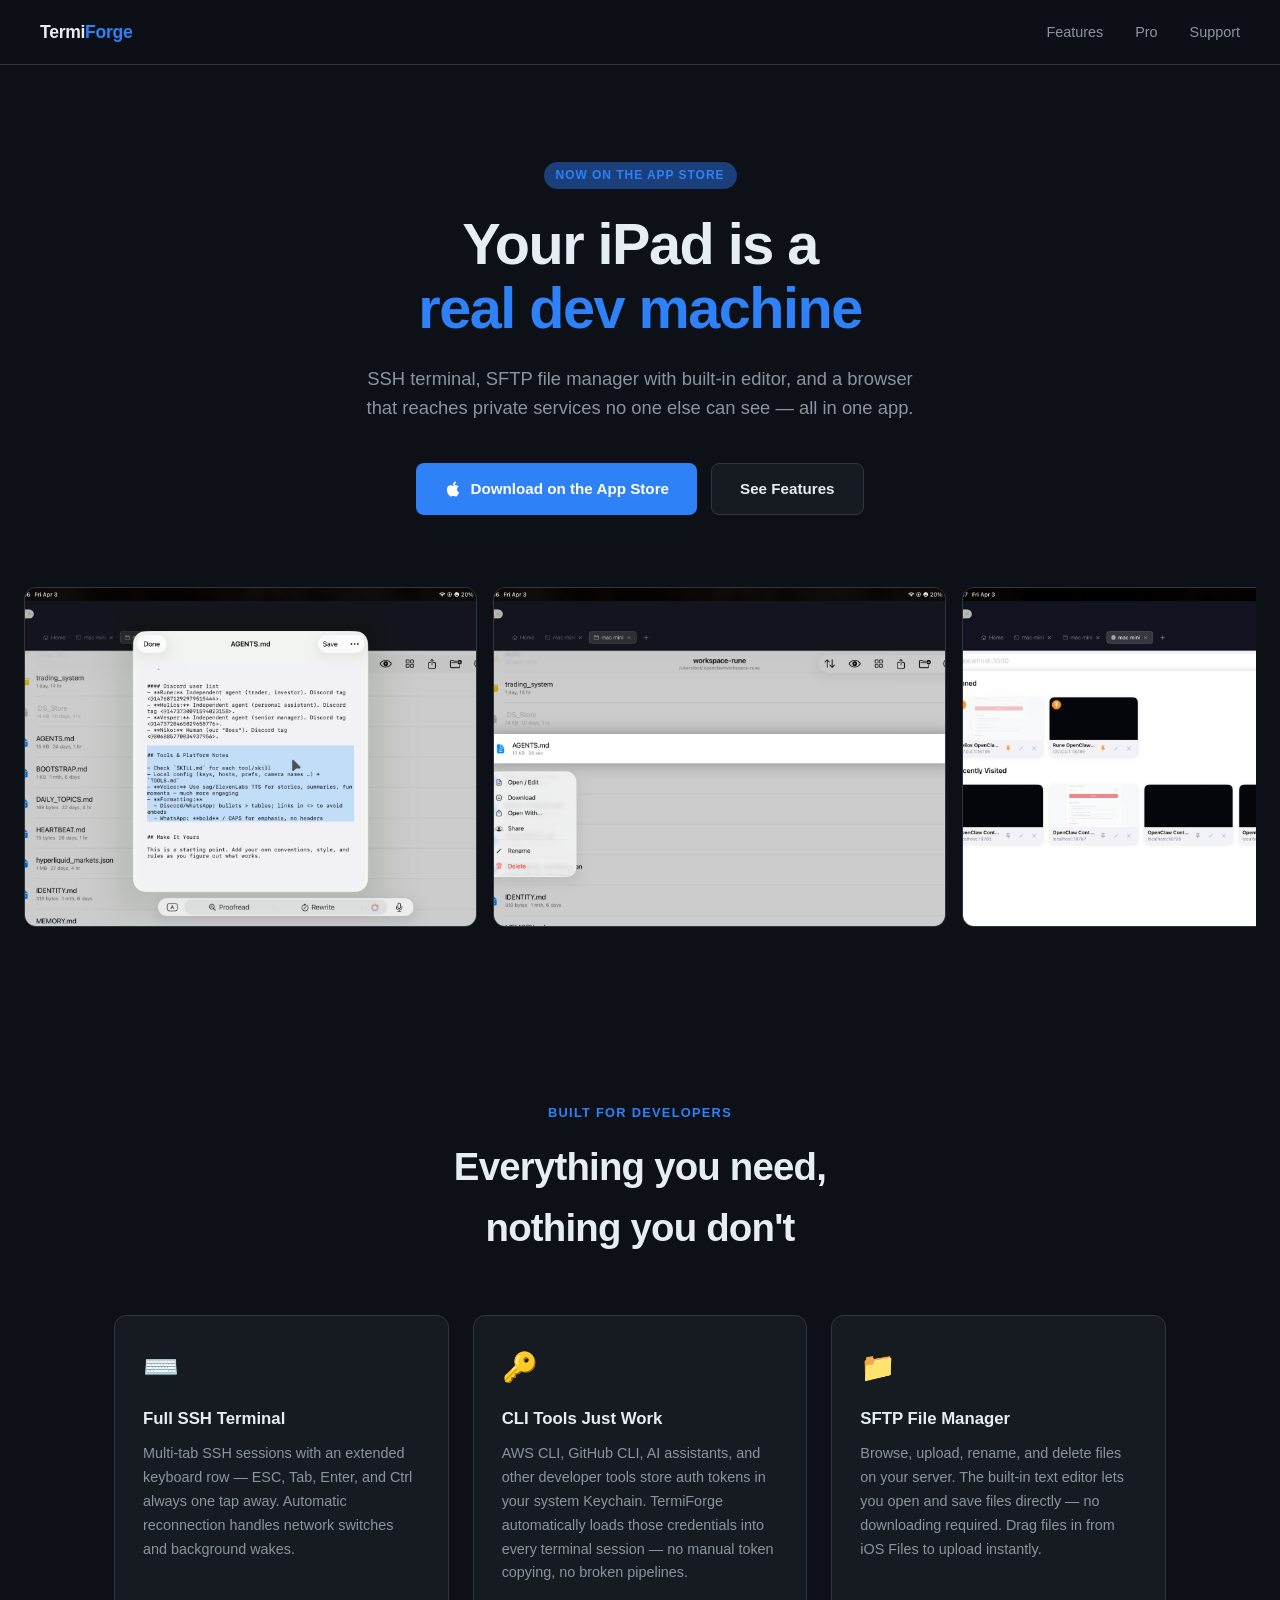
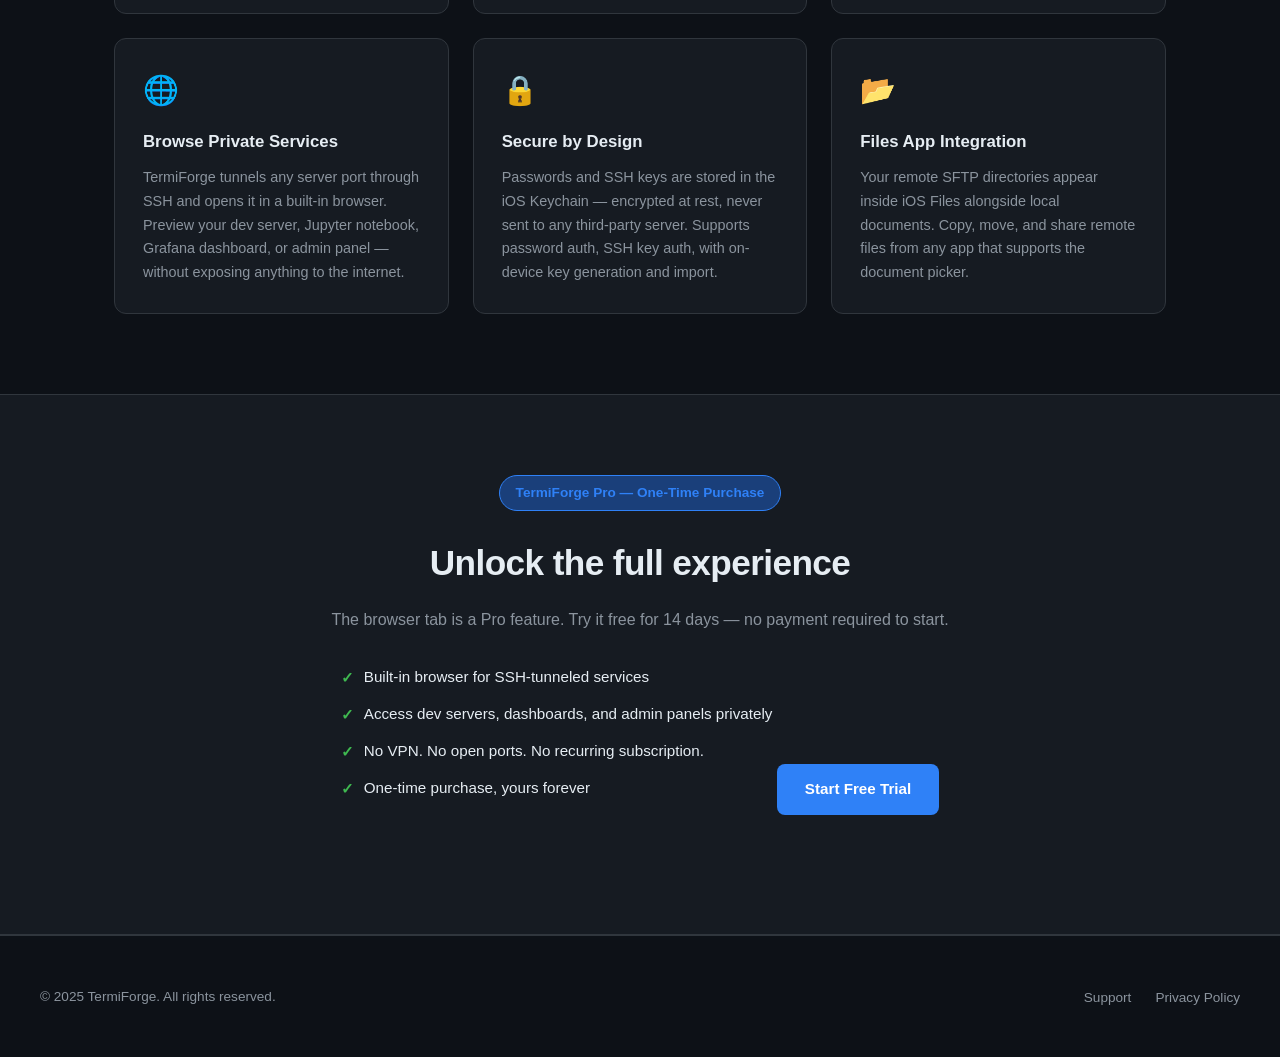
==== index.html @ 8b4645da "Launch TermiForge marketing site with screenshots, support, and privacy policy" ====
<!DOCTYPE html>
<html lang="en">
<head>
  <meta charset="UTF-8" />
  <meta name="viewport" content="width=device-width, initial-scale=1.0" />
  <title>TermiForge — SSH Terminal & SFTP for iPad</title>
  <meta name="description" content="A full remote dev environment for iPad. SSH terminal, SFTP file manager with built-in editor, and a browser that reaches private services through SSH tunnels." />
  <style>
    *, *::before, *::after { box-sizing: border-box; margin: 0; padding: 0; }

    :root {
      --bg: #0d1117;
      --surface: #161b22;
      --border: #30363d;
      --accent: #2f81f7;
      --accent-dim: #1a3f7a;
      --text: #e6edf3;
      --muted: #8b949e;
      --green: #3fb950;
    }

    body {
      background: var(--bg);
      color: var(--text);
      font-family: -apple-system, BlinkMacSystemFont, "Segoe UI", Helvetica, Arial, sans-serif;
      line-height: 1.6;
    }

    a { color: var(--accent); text-decoration: none; }
    a:hover { text-decoration: underline; }

    /* NAV */
    nav {
      display: flex;
      align-items: center;
      justify-content: space-between;
      padding: 18px 40px;
      border-bottom: 1px solid var(--border);
      position: sticky;
      top: 0;
      background: rgba(13,17,23,0.92);
      backdrop-filter: blur(12px);
      z-index: 100;
    }
    .nav-logo {
      font-size: 1.1rem;
      font-weight: 700;
      letter-spacing: -0.3px;
      color: var(--text);
    }
    .nav-logo span { color: var(--accent); }
    nav ul { list-style: none; display: flex; gap: 32px; }
    nav ul li a { color: var(--muted); font-size: 0.9rem; }
    nav ul li a:hover { color: var(--text); text-decoration: none; }

    /* HERO */
    .hero {
      text-align: center;
      padding: 96px 24px 72px;
      max-width: 760px;
      margin: 0 auto;
    }
    .badge {
      display: inline-block;
      background: var(--accent-dim);
      color: var(--accent);
      font-size: 0.75rem;
      font-weight: 600;
      letter-spacing: 0.08em;
      text-transform: uppercase;
      padding: 4px 12px;
      border-radius: 20px;
      margin-bottom: 24px;
    }
    .hero h1 {
      font-size: clamp(2.4rem, 6vw, 3.6rem);
      font-weight: 800;
      letter-spacing: -1.5px;
      line-height: 1.1;
      margin-bottom: 24px;
    }
    .hero h1 em { color: var(--accent); font-style: normal; }
    .hero p {
      font-size: 1.15rem;
      color: var(--muted);
      max-width: 560px;
      margin: 0 auto 40px;
    }
    .cta-group { display: flex; gap: 14px; justify-content: center; flex-wrap: wrap; }
    .btn-primary {
      background: var(--accent);
      color: #fff;
      padding: 13px 28px;
      border-radius: 8px;
      font-weight: 600;
      font-size: 0.95rem;
      display: inline-flex;
      align-items: center;
      gap: 8px;
      transition: opacity .15s;
    }
    .btn-primary:hover { opacity: .85; text-decoration: none; }
    .btn-secondary {
      background: var(--surface);
      color: var(--text);
      padding: 13px 28px;
      border-radius: 8px;
      font-weight: 600;
      font-size: 0.95rem;
      border: 1px solid var(--border);
      display: inline-flex;
      align-items: center;
      gap: 8px;
      transition: border-color .15s;
    }
    .btn-secondary:hover { border-color: var(--accent); text-decoration: none; }

    /* SCREENSHOTS */
    .screenshots {
      padding: 0 24px 80px;
      overflow: hidden;
    }
    .screenshot-track {
      display: flex;
      gap: 16px;
      overflow-x: auto;
      padding-bottom: 16px;
      scroll-snap-type: x mandatory;
      -webkit-overflow-scrolling: touch;
    }
    .screenshot-track::-webkit-scrollbar { height: 4px; }
    .screenshot-track::-webkit-scrollbar-track { background: var(--surface); border-radius: 2px; }
    .screenshot-track::-webkit-scrollbar-thumb { background: var(--border); border-radius: 2px; }
    .screenshot-track img {
      height: 340px;
      width: auto;
      border-radius: 12px;
      border: 1px solid var(--border);
      scroll-snap-align: start;
      flex-shrink: 0;
      display: block;
    }

    /* FEATURES */
    .features {
      padding: 80px 24px;
      max-width: 1100px;
      margin: 0 auto;
    }
    .section-label {
      text-align: center;
      font-size: 0.8rem;
      font-weight: 600;
      letter-spacing: 0.1em;
      text-transform: uppercase;
      color: var(--accent);
      margin-bottom: 12px;
    }
    .section-title {
      text-align: center;
      font-size: clamp(1.6rem, 4vw, 2.4rem);
      font-weight: 800;
      letter-spacing: -0.8px;
      margin-bottom: 56px;
    }
    .feature-grid {
      display: grid;
      grid-template-columns: repeat(auto-fit, minmax(300px, 1fr));
      gap: 24px;
    }
    .feature-card {
      background: var(--surface);
      border: 1px solid var(--border);
      border-radius: 12px;
      padding: 28px;
      transition: border-color .2s;
    }
    .feature-card:hover { border-color: var(--accent); }
    .feature-icon {
      font-size: 1.8rem;
      margin-bottom: 16px;
      display: block;
    }
    .feature-card h3 {
      font-size: 1.05rem;
      font-weight: 700;
      margin-bottom: 10px;
    }
    .feature-card p {
      font-size: 0.9rem;
      color: var(--muted);
      line-height: 1.65;
    }

    /* PRO */
    .pro-section {
      padding: 80px 24px;
      background: var(--surface);
      border-top: 1px solid var(--border);
      border-bottom: 1px solid var(--border);
    }
    .pro-inner {
      max-width: 640px;
      margin: 0 auto;
      text-align: center;
    }
    .pro-inner h2 {
      font-size: clamp(1.6rem, 4vw, 2.2rem);
      font-weight: 800;
      letter-spacing: -0.6px;
      margin-bottom: 16px;
    }
    .pro-inner p {
      color: var(--muted);
      margin-bottom: 32px;
      font-size: 1rem;
    }
    .pro-list {
      list-style: none;
      text-align: left;
      display: inline-block;
      margin-bottom: 40px;
    }
    .pro-list li {
      display: flex;
      align-items: flex-start;
      gap: 10px;
      margin-bottom: 12px;
      font-size: 0.95rem;
    }
    .pro-list li::before {
      content: "✓";
      color: var(--green);
      font-weight: 700;
      flex-shrink: 0;
      margin-top: 1px;
    }
    .price-tag {
      display: inline-block;
      background: var(--accent-dim);
      border: 1px solid var(--accent);
      color: var(--accent);
      font-size: 0.85rem;
      font-weight: 600;
      padding: 6px 16px;
      border-radius: 20px;
      margin-bottom: 24px;
    }

    /* FOOTER */
    footer {
      padding: 48px 40px;
      border-top: 1px solid var(--border);
      display: flex;
      justify-content: space-between;
      align-items: center;
      flex-wrap: wrap;
      gap: 16px;
    }
    footer p { color: var(--muted); font-size: 0.85rem; }
    footer ul { list-style: none; display: flex; gap: 24px; }
    footer ul li a { color: var(--muted); font-size: 0.85rem; }
    footer ul li a:hover { color: var(--text); text-decoration: none; }
  </style>
</head>
<body>

  <nav>
    <div class="nav-logo">Termi<span>Forge</span></div>
    <ul>
      <li><a href="#features">Features</a></li>
      <li><a href="#pro">Pro</a></li>
      <li><a href="support.html">Support</a></li>
    </ul>
  </nav>

  <!-- HERO -->
  <section class="hero">
    <div class="badge">Now on the App Store</div>
    <h1>Your iPad is a<br><em>real dev machine</em></h1>
    <p>SSH terminal, SFTP file manager with built-in editor, and a browser that reaches private services no one else can see — all in one app.</p>
    <div class="cta-group">
      <a href="https://apps.apple.com/app/termiforge/id000000000" class="btn-primary">
        <svg width="18" height="18" viewBox="0 0 24 24" fill="currentColor"><path d="M18.71 19.5c-.83 1.24-1.71 2.45-3.05 2.47-1.34.03-1.77-.79-3.29-.79-1.53 0-2 .77-3.27.82-1.31.05-2.3-1.32-3.14-2.53C4.25 17 2.94 12.45 4.7 9.39c.87-1.52 2.43-2.48 4.12-2.51 1.28-.02 2.5.87 3.29.87.78 0 2.26-1.07 3.8-.91.65.03 2.47.26 3.64 1.98-.09.06-2.17 1.28-2.15 3.81.03 3.02 2.65 4.03 2.68 4.04-.03.07-.42 1.44-1.38 2.83M13 3.5c.73-.83 1.94-1.46 2.94-1.5.13 1.17-.34 2.35-1.04 3.19-.69.85-1.83 1.51-2.95 1.42-.15-1.15.41-2.35 1.05-3.11z"/></svg>
        Download on the App Store
      </a>
      <a href="#features" class="btn-secondary">See Features</a>
    </div>
  </section>

  <!-- SCREENSHOTS -->
  <section class="screenshots">
    <div class="screenshot-track">
      <img src="screenshots/IMG_0675.PNG" alt="SSH Terminal" />
      <img src="screenshots/IMG_0677.PNG" alt="SFTP File Manager" />
      <img src="screenshots/IMG_0678.PNG" alt="Built-in Text Editor" />
      <img src="screenshots/IMG_0679.PNG" alt="Web Browser Tab" />
      <img src="screenshots/IMG_0680.PNG" alt="Multiple Tabs" />
      <img src="screenshots/IMG_0681.PNG" alt="SSH Key Management" />
      <img src="screenshots/IMG_0673.png" alt="TermiForge Overview" />
    </div>
  </section>

  <!-- FEATURES -->
  <section class="features" id="features">
    <p class="section-label">Built for Developers</p>
    <h2 class="section-title">Everything you need,<br>nothing you don't</h2>
    <div class="feature-grid">

      <div class="feature-card">
        <span class="feature-icon">⌨️</span>
        <h3>Full SSH Terminal</h3>
        <p>Multi-tab SSH sessions with an extended keyboard row — ESC, Tab, Enter, and Ctrl always one tap away. Automatic reconnection handles network switches and background wakes.</p>
      </div>

      <div class="feature-card">
        <span class="feature-icon">🔑</span>
        <h3>CLI Tools Just Work</h3>
        <p>AWS CLI, GitHub CLI, AI assistants, and other developer tools store auth tokens in your system Keychain. TermiForge automatically loads those credentials into every terminal session — no manual token copying, no broken pipelines.</p>
      </div>

      <div class="feature-card">
        <span class="feature-icon">📁</span>
        <h3>SFTP File Manager</h3>
        <p>Browse, upload, rename, and delete files on your server. The built-in text editor lets you open and save files directly — no downloading required. Drag files in from iOS Files to upload instantly.</p>
      </div>

      <div class="feature-card">
        <span class="feature-icon">🌐</span>
        <h3>Browse Private Services</h3>
        <p>TermiForge tunnels any server port through SSH and opens it in a built-in browser. Preview your dev server, Jupyter notebook, Grafana dashboard, or admin panel — without exposing anything to the internet.</p>
      </div>

      <div class="feature-card">
        <span class="feature-icon">🔒</span>
        <h3>Secure by Design</h3>
        <p>Passwords and SSH keys are stored in the iOS Keychain — encrypted at rest, never sent to any third-party server. Supports password auth, SSH key auth, with on-device key generation and import.</p>
      </div>

      <div class="feature-card">
        <span class="feature-icon">📂</span>
        <h3>Files App Integration</h3>
        <p>Your remote SFTP directories appear inside iOS Files alongside local documents. Copy, move, and share remote files from any app that supports the document picker.</p>
      </div>

    </div>
  </section>

  <!-- PRO -->
  <section class="pro-section" id="pro">
    <div class="pro-inner">
      <div class="price-tag">TermiForge Pro — One-Time Purchase</div>
      <h2>Unlock the full experience</h2>
      <p>The browser tab is a Pro feature. Try it free for 14 days — no payment required to start.</p>
      <ul class="pro-list">
        <li>Built-in browser for SSH-tunneled services</li>
        <li>Access dev servers, dashboards, and admin panels privately</li>
        <li>No VPN. No open ports. No recurring subscription.</li>
        <li>One-time purchase, yours forever</li>
      </ul>
      <a href="https://apps.apple.com/app/termiforge/id000000000" class="btn-primary">
        Start Free Trial
      </a>
    </div>
  </section>

  <!-- FOOTER -->
  <footer>
    <p>© 2025 TermiForge. All rights reserved.</p>
    <ul>
      <li><a href="support.html">Support</a></li>
      <li><a href="privacy.html">Privacy Policy</a></li>
    </ul>
  </footer>

</body>
</html>
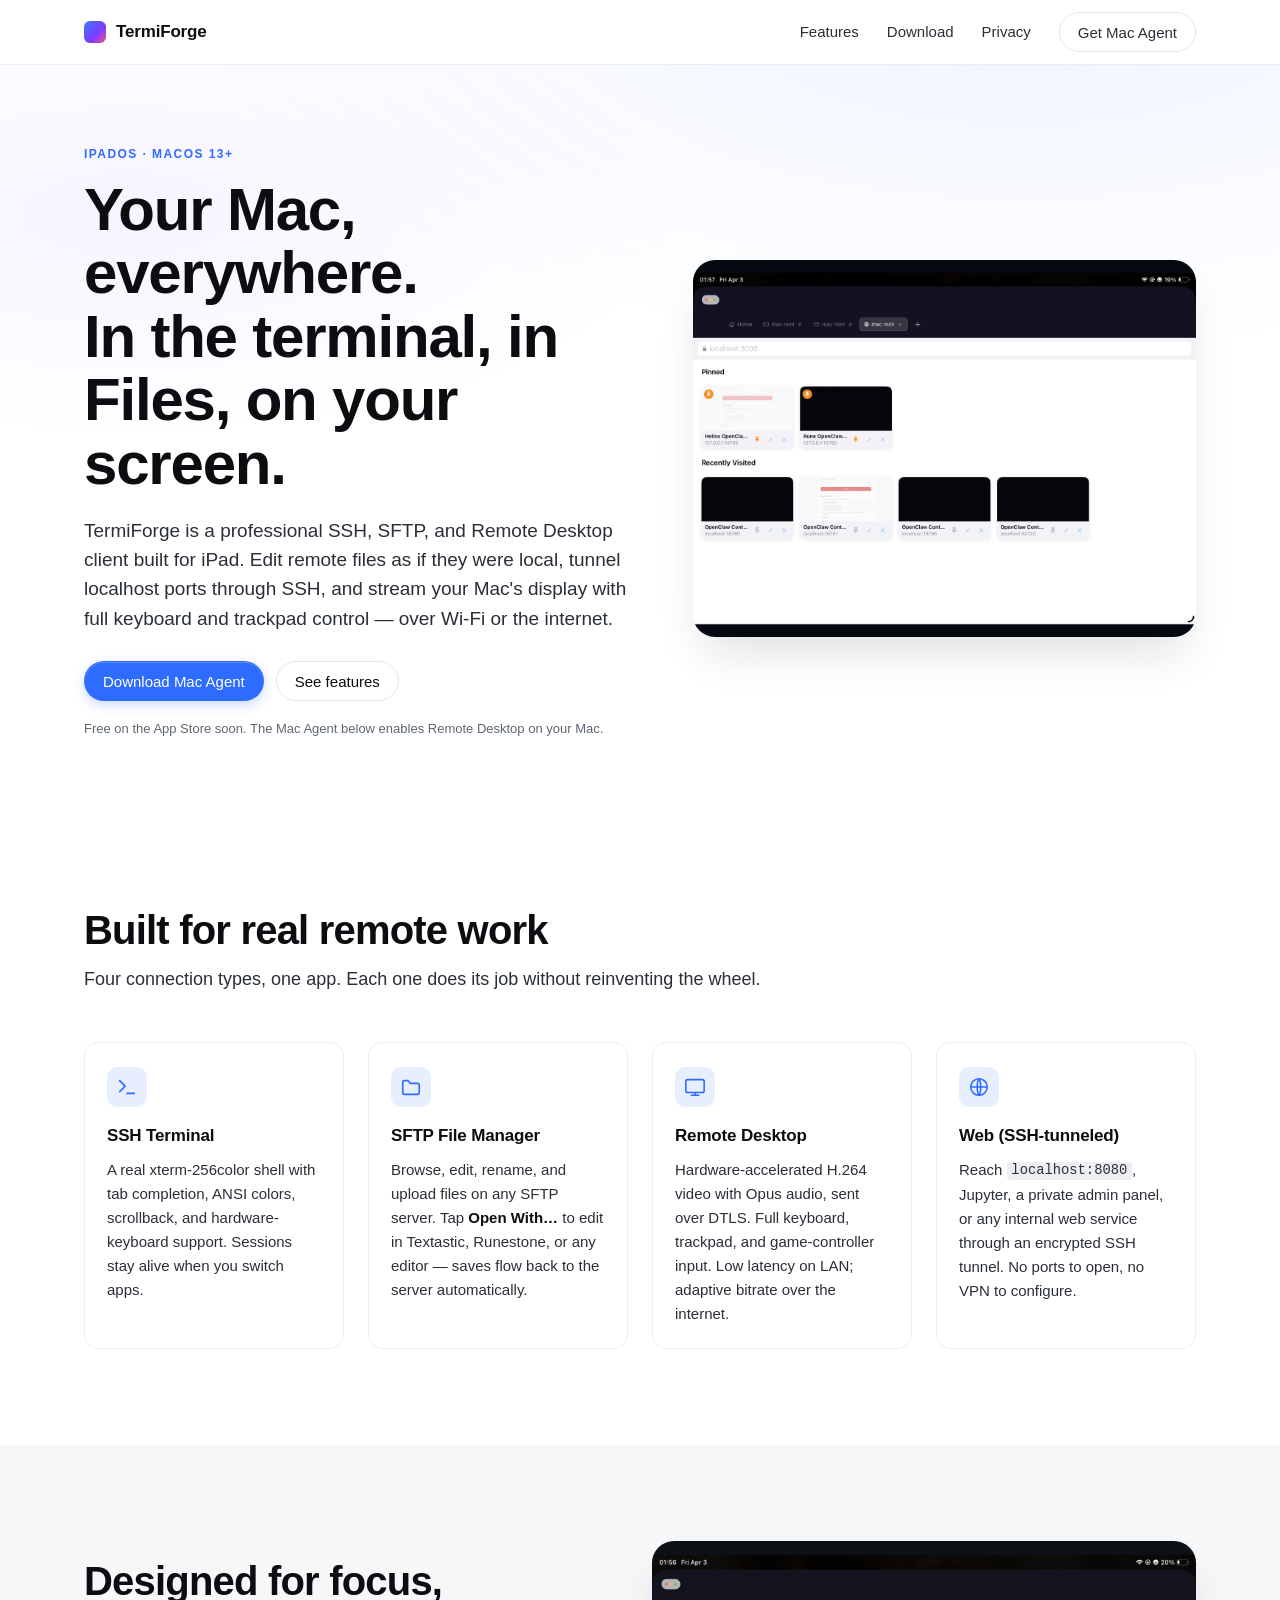
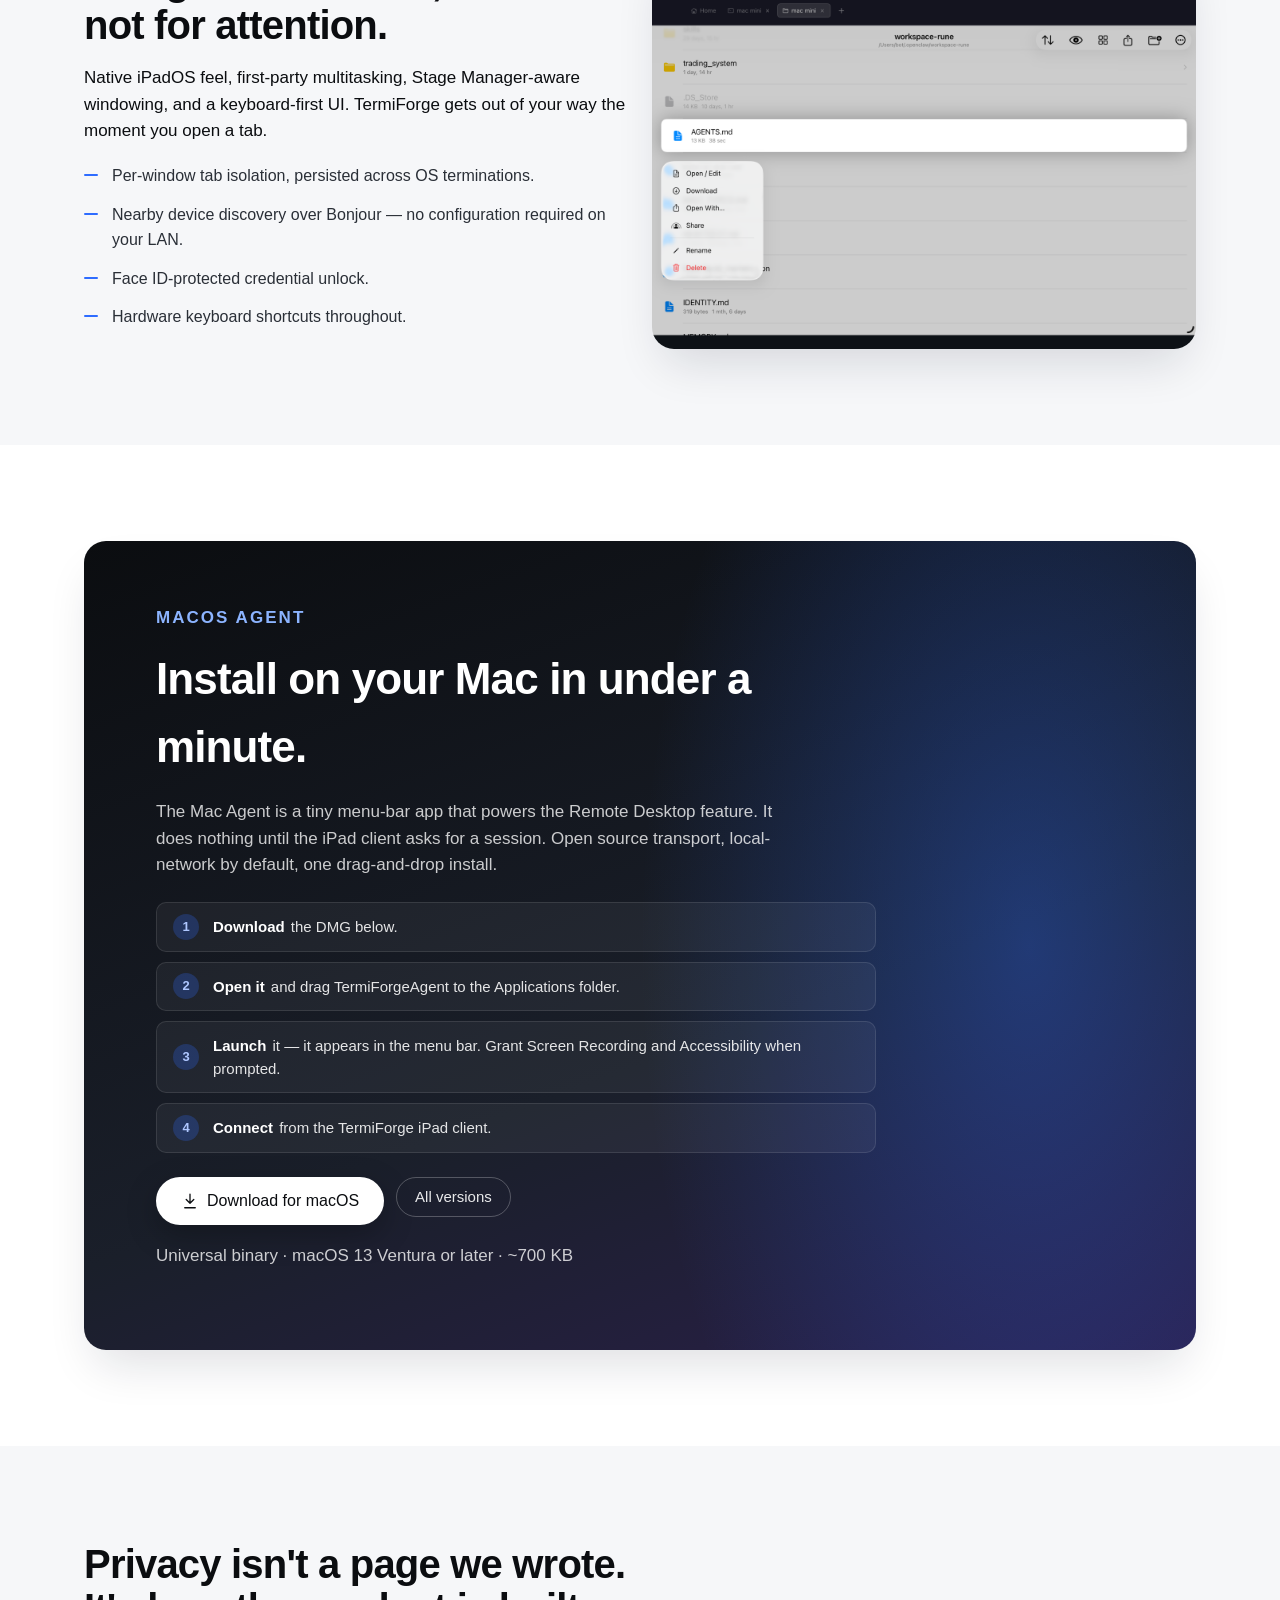
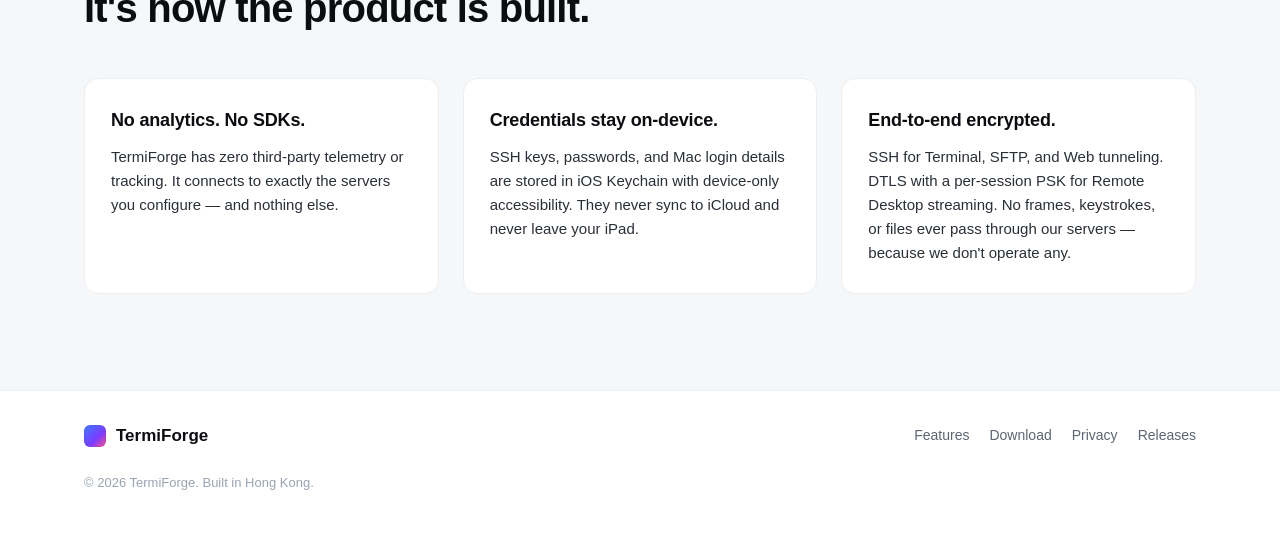
==== commit 6b4f2f3a: "Launch site: hero, features, Mac Agent download, privacy Single-page landing for TermiForge. Clean t" ====
--- a/index.html
+++ b/index.html
@@ -1,377 +1,194 @@
-<!DOCTYPE html>
+<!doctype html>
 <html lang="en">
 <head>
-  <meta charset="UTF-8" />
-  <meta name="viewport" content="width=device-width, initial-scale=1.0" />
-  <title>TermiForge — SSH Terminal & SFTP for iPad</title>
-  <meta name="description" content="A full remote dev environment for iPad. SSH terminal, SFTP file manager with built-in editor, and a browser that reaches private services through SSH tunnels." />
-  <style>
-    *, *::before, *::after { box-sizing: border-box; margin: 0; padding: 0; }
-
-    :root {
-      --bg: #0d1117;
-      --surface: #161b22;
-      --border: #30363d;
-      --accent: #2f81f7;
-      --accent-dim: #1a3f7a;
-      --text: #e6edf3;
-      --muted: #8b949e;
-      --green: #3fb950;
-    }
-
-    body {
-      background: var(--bg);
-      color: var(--text);
-      font-family: -apple-system, BlinkMacSystemFont, "Segoe UI", Helvetica, Arial, sans-serif;
-      line-height: 1.6;
-    }
-
-    a { color: var(--accent); text-decoration: none; }
-    a:hover { text-decoration: underline; }
-
-    /* NAV */
-    nav {
-      display: flex;
-      align-items: center;
-      justify-content: space-between;
-      padding: 18px 40px;
-      border-bottom: 1px solid var(--border);
-      position: sticky;
-      top: 0;
-      background: rgba(13,17,23,0.92);
-      backdrop-filter: blur(12px);
-      z-index: 100;
-    }
-    .nav-logo {
-      font-size: 1.1rem;
-      font-weight: 700;
-      letter-spacing: -0.3px;
-      color: var(--text);
-    }
-    .nav-logo span { color: var(--accent); }
-    nav ul { list-style: none; display: flex; gap: 32px; }
-    nav ul li a { color: var(--muted); font-size: 0.9rem; }
-    nav ul li a:hover { color: var(--text); text-decoration: none; }
-
-    /* HERO */
-    .hero {
-      text-align: center;
-      padding: 96px 24px 72px;
-      max-width: 760px;
-      margin: 0 auto;
-    }
-    .badge {
-      display: inline-block;
-      background: var(--accent-dim);
-      color: var(--accent);
-      font-size: 0.75rem;
-      font-weight: 600;
-      letter-spacing: 0.08em;
-      text-transform: uppercase;
-      padding: 4px 12px;
-      border-radius: 20px;
-      margin-bottom: 24px;
-    }
-    .hero h1 {
-      font-size: clamp(2.4rem, 6vw, 3.6rem);
-      font-weight: 800;
-      letter-spacing: -1.5px;
-      line-height: 1.1;
-      margin-bottom: 24px;
-    }
-    .hero h1 em { color: var(--accent); font-style: normal; }
-    .hero p {
-      font-size: 1.15rem;
-      color: var(--muted);
-      max-width: 560px;
-      margin: 0 auto 40px;
-    }
-    .cta-group { display: flex; gap: 14px; justify-content: center; flex-wrap: wrap; }
-    .btn-primary {
-      background: var(--accent);
-      color: #fff;
-      padding: 13px 28px;
-      border-radius: 8px;
-      font-weight: 600;
-      font-size: 0.95rem;
-      display: inline-flex;
-      align-items: center;
-      gap: 8px;
-      transition: opacity .15s;
-    }
-    .btn-primary:hover { opacity: .85; text-decoration: none; }
-    .btn-secondary {
-      background: var(--surface);
-      color: var(--text);
-      padding: 13px 28px;
-      border-radius: 8px;
-      font-weight: 600;
-      font-size: 0.95rem;
-      border: 1px solid var(--border);
-      display: inline-flex;
-      align-items: center;
-      gap: 8px;
-      transition: border-color .15s;
-    }
-    .btn-secondary:hover { border-color: var(--accent); text-decoration: none; }
-
-    /* SCREENSHOTS */
-    .screenshots {
-      padding: 0 24px 80px;
-      overflow: hidden;
-    }
-    .screenshot-track {
-      display: flex;
-      gap: 16px;
-      overflow-x: auto;
-      padding-bottom: 16px;
-      scroll-snap-type: x mandatory;
-      -webkit-overflow-scrolling: touch;
-    }
-    .screenshot-track::-webkit-scrollbar { height: 4px; }
-    .screenshot-track::-webkit-scrollbar-track { background: var(--surface); border-radius: 2px; }
-    .screenshot-track::-webkit-scrollbar-thumb { background: var(--border); border-radius: 2px; }
-    .screenshot-track img {
-      height: 340px;
-      width: auto;
-      border-radius: 12px;
-      border: 1px solid var(--border);
-      scroll-snap-align: start;
-      flex-shrink: 0;
-      display: block;
-    }
-
-    /* FEATURES */
-    .features {
-      padding: 80px 24px;
-      max-width: 1100px;
-      margin: 0 auto;
-    }
-    .section-label {
-      text-align: center;
-      font-size: 0.8rem;
-      font-weight: 600;
-      letter-spacing: 0.1em;
-      text-transform: uppercase;
-      color: var(--accent);
-      margin-bottom: 12px;
-    }
-    .section-title {
-      text-align: center;
-      font-size: clamp(1.6rem, 4vw, 2.4rem);
-      font-weight: 800;
-      letter-spacing: -0.8px;
-      margin-bottom: 56px;
-    }
-    .feature-grid {
-      display: grid;
-      grid-template-columns: repeat(auto-fit, minmax(300px, 1fr));
-      gap: 24px;
-    }
-    .feature-card {
-      background: var(--surface);
-      border: 1px solid var(--border);
-      border-radius: 12px;
-      padding: 28px;
-      transition: border-color .2s;
-    }
-    .feature-card:hover { border-color: var(--accent); }
-    .feature-icon {
-      font-size: 1.8rem;
-      margin-bottom: 16px;
-      display: block;
-    }
-    .feature-card h3 {
-      font-size: 1.05rem;
-      font-weight: 700;
-      margin-bottom: 10px;
-    }
-    .feature-card p {
-      font-size: 0.9rem;
-      color: var(--muted);
-      line-height: 1.65;
-    }
-
-    /* PRO */
-    .pro-section {
-      padding: 80px 24px;
-      background: var(--surface);
-      border-top: 1px solid var(--border);
-      border-bottom: 1px solid var(--border);
-    }
-    .pro-inner {
-      max-width: 640px;
-      margin: 0 auto;
-      text-align: center;
-    }
-    .pro-inner h2 {
-      font-size: clamp(1.6rem, 4vw, 2.2rem);
-      font-weight: 800;
-      letter-spacing: -0.6px;
-      margin-bottom: 16px;
-    }
-    .pro-inner p {
-      color: var(--muted);
-      margin-bottom: 32px;
-      font-size: 1rem;
-    }
-    .pro-list {
-      list-style: none;
-      text-align: left;
-      display: inline-block;
-      margin-bottom: 40px;
-    }
-    .pro-list li {
-      display: flex;
-      align-items: flex-start;
-      gap: 10px;
-      margin-bottom: 12px;
-      font-size: 0.95rem;
-    }
-    .pro-list li::before {
-      content: "✓";
-      color: var(--green);
-      font-weight: 700;
-      flex-shrink: 0;
-      margin-top: 1px;
-    }
-    .price-tag {
-      display: inline-block;
-      background: var(--accent-dim);
-      border: 1px solid var(--accent);
-      color: var(--accent);
-      font-size: 0.85rem;
-      font-weight: 600;
-      padding: 6px 16px;
-      border-radius: 20px;
-      margin-bottom: 24px;
-    }
-
-    /* FOOTER */
-    footer {
-      padding: 48px 40px;
-      border-top: 1px solid var(--border);
-      display: flex;
-      justify-content: space-between;
-      align-items: center;
-      flex-wrap: wrap;
-      gap: 16px;
-    }
-    footer p { color: var(--muted); font-size: 0.85rem; }
-    footer ul { list-style: none; display: flex; gap: 24px; }
-    footer ul li a { color: var(--muted); font-size: 0.85rem; }
-    footer ul li a:hover { color: var(--text); text-decoration: none; }
-  </style>
+<meta charset="utf-8">
+<meta name="viewport" content="width=device-width, initial-scale=1">
+<title>TermiForge — SSH, SFTP, and Remote Desktop for iPad</title>
+<meta name="description" content="TermiForge is a professional SSH, SFTP, and Remote Desktop client for iPad. Stream your Mac's display with full keyboard and trackpad control, browse and edit remote files in place, and tunnel localhost ports securely.">
+<link rel="preconnect" href="https://github.com">
+<link rel="stylesheet" href="assets/styles.css">
+<link rel="icon" type="image/svg+xml" href="assets/favicon.svg">
 </head>
 <body>
 
-  <nav>
-    <div class="nav-logo">Termi<span>Forge</span></div>
-    <ul>
-      <li><a href="#features">Features</a></li>
-      <li><a href="#pro">Pro</a></li>
-      <li><a href="support.html">Support</a></li>
-    </ul>
-  </nav>
+<header class="nav">
+  <div class="wrap nav__row">
+    <a href="#" class="nav__brand" aria-label="TermiForge home">
+      <span class="nav__logo" aria-hidden="true"></span>
+      <span class="nav__name">TermiForge</span>
+    </a>
+    <nav class="nav__links">
+      <a href="#features">Features</a>
+      <a href="#download">Download</a>
+      <a href="#privacy">Privacy</a>
+      <a class="btn btn--ghost" href="https://github.com/xlvlxn/termiforge-releases/releases/latest/download/TermiForgeAgent.dmg">Get Mac Agent</a>
+    </nav>
+  </div>
+</header>
 
-  <!-- HERO -->
-  <section class="hero">
-    <div class="badge">Now on the App Store</div>
-    <h1>Your iPad is a<br><em>real dev machine</em></h1>
-    <p>SSH terminal, SFTP file manager with built-in editor, and a browser that reaches private services no one else can see — all in one app.</p>
-    <div class="cta-group">
-      <a href="https://apps.apple.com/app/termiforge/id000000000" class="btn-primary">
-        <svg width="18" height="18" viewBox="0 0 24 24" fill="currentColor"><path d="M18.71 19.5c-.83 1.24-1.71 2.45-3.05 2.47-1.34.03-1.77-.79-3.29-.79-1.53 0-2 .77-3.27.82-1.31.05-2.3-1.32-3.14-2.53C4.25 17 2.94 12.45 4.7 9.39c.87-1.52 2.43-2.48 4.12-2.51 1.28-.02 2.5.87 3.29.87.78 0 2.26-1.07 3.8-.91.65.03 2.47.26 3.64 1.98-.09.06-2.17 1.28-2.15 3.81.03 3.02 2.65 4.03 2.68 4.04-.03.07-.42 1.44-1.38 2.83M13 3.5c.73-.83 1.94-1.46 2.94-1.5.13 1.17-.34 2.35-1.04 3.19-.69.85-1.83 1.51-2.95 1.42-.15-1.15.41-2.35 1.05-3.11z"/></svg>
-        Download on the App Store
-      </a>
-      <a href="#features" class="btn-secondary">See Features</a>
+<main>
+
+<!-- ——————————————————————————————————————————————————— Hero ——— -->
+<section class="hero">
+  <div class="wrap hero__inner">
+    <div class="hero__copy">
+      <p class="eyebrow">iPadOS · macOS 13+</p>
+      <h1>Your Mac, everywhere.<br>In the terminal, in Files, on your screen.</h1>
+      <p class="lede">
+        TermiForge is a professional SSH, SFTP, and Remote Desktop client built for iPad. Edit remote files
+        as if they were local, tunnel localhost ports through SSH, and stream your Mac's display with full
+        keyboard and trackpad control — over Wi-Fi or the internet.
+      </p>
+      <div class="cta">
+        <a class="btn btn--primary" href="#download">Download Mac Agent</a>
+        <a class="btn btn--ghost" href="#features">See features</a>
+      </div>
+      <p class="hero__note">Free on the App Store soon. The Mac Agent below enables Remote Desktop on your Mac.</p>
     </div>
-  </section>
+    <div class="hero__art" aria-hidden="true">
+      <picture>
+        <img src="screenshots/IMG_0678.PNG" alt="TermiForge running on iPad" loading="lazy">
+      </picture>
+    </div>
+  </div>
+</section>
 
-  <!-- SCREENSHOTS -->
-  <section class="screenshots">
-    <div class="screenshot-track">
-      <img src="screenshots/IMG_0675.PNG" alt="SSH Terminal" />
-      <img src="screenshots/IMG_0677.PNG" alt="SFTP File Manager" />
-      <img src="screenshots/IMG_0678.PNG" alt="Built-in Text Editor" />
-      <img src="screenshots/IMG_0679.PNG" alt="Web Browser Tab" />
-      <img src="screenshots/IMG_0680.PNG" alt="Multiple Tabs" />
-      <img src="screenshots/IMG_0681.PNG" alt="SSH Key Management" />
-      <img src="screenshots/IMG_0673.png" alt="TermiForge Overview" />
+<!-- —————————————————————————————————————————————— Features —— -->
+<section id="features" class="features">
+  <div class="wrap">
+    <h2 class="section-title">Built for real remote work</h2>
+    <p class="section-sub">Four connection types, one app. Each one does its job without reinventing the wheel.</p>
+
+    <div class="grid grid--4">
+      <article class="card">
+        <div class="card__icon" aria-hidden="true">
+          <svg viewBox="0 0 24 24" fill="none" stroke="currentColor" stroke-width="1.75" stroke-linecap="round" stroke-linejoin="round"><polyline points="4 17 10 11 4 5"/><line x1="12" y1="19" x2="20" y2="19"/></svg>
+        </div>
+        <h3>SSH Terminal</h3>
+        <p>A real xterm-256color shell with tab completion, ANSI colors, scrollback, and hardware-keyboard support. Sessions stay alive when you switch apps.</p>
+      </article>
+
+      <article class="card">
+        <div class="card__icon" aria-hidden="true">
+          <svg viewBox="0 0 24 24" fill="none" stroke="currentColor" stroke-width="1.75" stroke-linecap="round" stroke-linejoin="round"><path d="M3 7a2 2 0 0 1 2-2h4l2 3h8a2 2 0 0 1 2 2v8a2 2 0 0 1-2 2H5a2 2 0 0 1-2-2Z"/></svg>
+        </div>
+        <h3>SFTP File Manager</h3>
+        <p>Browse, edit, rename, and upload files on any SFTP server. Tap <em>Open With…</em> to edit in Textastic, Runestone, or any editor — saves flow back to the server automatically.</p>
+      </article>
+
+      <article class="card">
+        <div class="card__icon" aria-hidden="true">
+          <svg viewBox="0 0 24 24" fill="none" stroke="currentColor" stroke-width="1.75" stroke-linecap="round" stroke-linejoin="round"><rect x="2" y="4" width="20" height="14" rx="2"/><line x1="8" y1="21" x2="16" y2="21"/><line x1="12" y1="18" x2="12" y2="21"/></svg>
+        </div>
+        <h3>Remote Desktop</h3>
+        <p>Hardware-accelerated H.264 video with Opus audio, sent over DTLS. Full keyboard, trackpad, and game-controller input. Low latency on LAN; adaptive bitrate over the internet.</p>
+      </article>
+
+      <article class="card">
+        <div class="card__icon" aria-hidden="true">
+          <svg viewBox="0 0 24 24" fill="none" stroke="currentColor" stroke-width="1.75" stroke-linecap="round" stroke-linejoin="round"><circle cx="12" cy="12" r="9"/><path d="M3 12h18M12 3c2.5 3 2.5 15 0 18M12 3c-2.5 3-2.5 15 0 18"/></svg>
+        </div>
+        <h3>Web (SSH-tunneled)</h3>
+        <p>Reach <code>localhost:8080</code>, Jupyter, a private admin panel, or any internal web service through an encrypted SSH tunnel. No ports to open, no VPN to configure.</p>
+      </article>
     </div>
-  </section>
+  </div>
+</section>
 
-  <!-- FEATURES -->
-  <section class="features" id="features">
-    <p class="section-label">Built for Developers</p>
-    <h2 class="section-title">Everything you need,<br>nothing you don't</h2>
-    <div class="feature-grid">
+<!-- ——————————————————————————————————————————————— Showcase —— -->
+<section class="showcase">
+  <div class="wrap grid grid--2">
+    <div>
+      <h2 class="section-title">Designed for focus,<br>not for attention.</h2>
+      <p>Native iPadOS feel, first-party multitasking, Stage Manager-aware windowing, and a keyboard-first
+         UI. TermiForge gets out of your way the moment you open a tab.</p>
+      <ul class="list">
+        <li>Per-window tab isolation, persisted across OS terminations.</li>
+        <li>Nearby device discovery over Bonjour — no configuration required on your LAN.</li>
+        <li>Face ID-protected credential unlock.</li>
+        <li>Hardware keyboard shortcuts throughout.</li>
+      </ul>
+    </div>
+    <div class="showcase__art">
+      <img src="screenshots/IMG_0677.PNG" alt="File manager view" loading="lazy">
+    </div>
+  </div>
+</section>
 
-      <div class="feature-card">
-        <span class="feature-icon">⌨️</span>
-        <h3>Full SSH Terminal</h3>
-        <p>Multi-tab SSH sessions with an extended keyboard row — ESC, Tab, Enter, and Ctrl always one tap away. Automatic reconnection handles network switches and background wakes.</p>
+<!-- ——————————————————————————————————————————————— Download —— -->
+<section id="download" class="download">
+  <div class="wrap">
+    <div class="download__card">
+      <div class="download__copy">
+        <p class="eyebrow">macOS Agent</p>
+        <h2>Install on your Mac in under a minute.</h2>
+        <p>
+          The Mac Agent is a tiny menu-bar app that powers the Remote Desktop feature.
+          It does nothing until the iPad client asks for a session. Open source transport,
+          local-network by default, one drag-and-drop install.
+        </p>
+
+        <ol class="steps">
+          <li><strong>Download</strong> the DMG below.</li>
+          <li><strong>Open it</strong> and drag TermiForgeAgent to the Applications folder.</li>
+          <li><strong>Launch</strong> it — it appears in the menu bar. Grant Screen Recording and Accessibility when prompted.</li>
+          <li><strong>Connect</strong> from the TermiForge iPad client.</li>
+        </ol>
+
+        <div class="cta">
+          <a class="btn btn--primary btn--lg" href="https://github.com/xlvlxn/termiforge-releases/releases/latest/download/TermiForgeAgent.dmg">
+            <svg viewBox="0 0 24 24" fill="none" stroke="currentColor" stroke-width="1.75" stroke-linecap="round" stroke-linejoin="round" aria-hidden="true"><path d="M12 3v12M7 10l5 5 5-5M5 21h14"/></svg>
+            Download for macOS
+          </a>
+          <a class="btn btn--ghost" href="https://github.com/xlvlxn/termiforge-releases/releases">All versions</a>
+        </div>
+
+        <p class="meta">Universal binary · macOS 13 Ventura or later · ~700 KB</p>
       </div>
+    </div>
+  </div>
+</section>
 
-      <div class="feature-card">
-        <span class="feature-icon">🔑</span>
-        <h3>CLI Tools Just Work</h3>
-        <p>AWS CLI, GitHub CLI, AI assistants, and other developer tools store auth tokens in your system Keychain. TermiForge automatically loads those credentials into every terminal session — no manual token copying, no broken pipelines.</p>
+<!-- ——————————————————————————————————————————————— Privacy ——— -->
+<section id="privacy" class="privacy">
+  <div class="wrap">
+    <h2 class="section-title">Privacy isn't a page we wrote.<br>It's how the product is built.</h2>
+
+    <div class="grid grid--3">
+      <div class="feature">
+        <h3>No analytics. No SDKs.</h3>
+        <p>TermiForge has zero third-party telemetry or tracking. It connects to exactly the servers you configure — and nothing else.</p>
       </div>
+      <div class="feature">
+        <h3>Credentials stay on-device.</h3>
+        <p>SSH keys, passwords, and Mac login details are stored in iOS Keychain with device-only accessibility. They never sync to iCloud and never leave your iPad.</p>
+      </div>
+      <div class="feature">
+        <h3>End-to-end encrypted.</h3>
+        <p>SSH for Terminal, SFTP, and Web tunneling. DTLS with a per-session PSK for Remote Desktop streaming. No frames, keystrokes, or files ever pass through our servers — because we don't operate any.</p>
+      </div>
+    </div>
+  </div>
+</section>
 
-      <div class="feature-card">
-        <span class="feature-icon">📁</span>
-        <h3>SFTP File Manager</h3>
-        <p>Browse, upload, rename, and delete files on your server. The built-in text editor lets you open and save files directly — no downloading required. Drag files in from iOS Files to upload instantly.</p>
-      </div>
+</main>
 
-      <div class="feature-card">
-        <span class="feature-icon">🌐</span>
-        <h3>Browse Private Services</h3>
-        <p>TermiForge tunnels any server port through SSH and opens it in a built-in browser. Preview your dev server, Jupyter notebook, Grafana dashboard, or admin panel — without exposing anything to the internet.</p>
-      </div>
+<footer class="foot">
+  <div class="wrap foot__row">
+    <div class="foot__brand">
+      <span class="nav__logo" aria-hidden="true"></span>
+      <span>TermiForge</span>
+    </div>
+    <nav class="foot__links">
+      <a href="#features">Features</a>
+      <a href="#download">Download</a>
+      <a href="#privacy">Privacy</a>
+      <a href="https://github.com/xlvlxn/termiforge-releases/releases">Releases</a>
+    </nav>
+    <p class="foot__copy">© <span id="year"></span> TermiForge. Built in Hong Kong.</p>
+  </div>
+</footer>
 
-      <div class="feature-card">
-        <span class="feature-icon">🔒</span>
-        <h3>Secure by Design</h3>
-        <p>Passwords and SSH keys are stored in the iOS Keychain — encrypted at rest, never sent to any third-party server. Supports password auth, SSH key auth, with on-device key generation and import.</p>
-      </div>
-
-      <div class="feature-card">
-        <span class="feature-icon">📂</span>
-        <h3>Files App Integration</h3>
-        <p>Your remote SFTP directories appear inside iOS Files alongside local documents. Copy, move, and share remote files from any app that supports the document picker.</p>
-      </div>
-
-    </div>
-  </section>
-
-  <!-- PRO -->
-  <section class="pro-section" id="pro">
-    <div class="pro-inner">
-      <div class="price-tag">TermiForge Pro — One-Time Purchase</div>
-      <h2>Unlock the full experience</h2>
-      <p>The browser tab is a Pro feature. Try it free for 14 days — no payment required to start.</p>
-      <ul class="pro-list">
-        <li>Built-in browser for SSH-tunneled services</li>
-        <li>Access dev servers, dashboards, and admin panels privately</li>
-        <li>No VPN. No open ports. No recurring subscription.</li>
-        <li>One-time purchase, yours forever</li>
-      </ul>
-      <a href="https://apps.apple.com/app/termiforge/id000000000" class="btn-primary">
-        Start Free Trial
-      </a>
-    </div>
-  </section>
-
-  <!-- FOOTER -->
-  <footer>
-    <p>© 2025 TermiForge. All rights reserved.</p>
-    <ul>
-      <li><a href="support.html">Support</a></li>
-      <li><a href="privacy.html">Privacy Policy</a></li>
-    </ul>
-  </footer>
-
+<script>document.getElementById('year').textContent = new Date().getFullYear();</script>
 </body>
 </html>
--- a/assets/styles.css
+++ b/assets/styles.css
@@ -0,0 +1,316 @@
+/* ————————————————————————————————————————————————————————————————
+   TermiForge site — single stylesheet, system-font stack, no deps.
+   Design principles:
+     • Use typography and whitespace for hierarchy; avoid decorative flourish.
+     • Stay close to iOS/macOS type conventions so the site looks like an
+       extension of the app, not a marketing microsite.
+     • Accessible contrast, responsive at every breakpoint.
+   ———————————————————————————————————————————————————————————————— */
+
+:root {
+  /* Palette */
+  --ink:         #0B0D10;     /* near-black for text */
+  --ink-2:       #2A2F37;     /* secondary text */
+  --ink-3:       #5D6672;     /* tertiary / meta */
+  --ink-4:       #9AA4B1;     /* very muted */
+
+  --paper:       #FFFFFF;
+  --paper-2:     #F6F7F9;     /* section alt */
+  --paper-3:     #ECEEF2;     /* borders / hair lines */
+  --paper-4:     #E2E6EC;
+
+  --accent:      #2E6CFF;     /* primary action */
+  --accent-ink:  #1F4FCC;
+  --accent-tint: #E7EEFE;
+
+  --radius-s: 8px;
+  --radius-m: 14px;
+  --radius-l: 22px;
+
+  --shadow-sm: 0 1px 2px rgba(16, 24, 40, 0.04), 0 1px 3px rgba(16, 24, 40, 0.08);
+  --shadow-md: 0 8px 24px rgba(16, 24, 40, 0.08), 0 2px 6px rgba(16, 24, 40, 0.05);
+  --shadow-lg: 0 24px 48px -12px rgba(16, 24, 40, 0.14);
+
+  --step: 1rem;
+}
+
+* { box-sizing: border-box; }
+html { -webkit-text-size-adjust: 100%; text-rendering: optimizeLegibility; }
+body {
+  margin: 0;
+  color: var(--ink);
+  background: var(--paper);
+  font-family: -apple-system, BlinkMacSystemFont, "SF Pro Text", "Inter", "Helvetica Neue", Arial, sans-serif;
+  font-size: 17px;
+  line-height: 1.55;
+  font-feature-settings: "ss01", "ss02";
+}
+
+img, svg, picture { max-width: 100%; display: block; }
+a { color: var(--accent); text-decoration: none; }
+a:hover { color: var(--accent-ink); }
+code {
+  font-family: "SF Mono", "JetBrains Mono", ui-monospace, Menlo, Consolas, monospace;
+  background: var(--paper-3);
+  padding: 0.1em 0.35em;
+  border-radius: 4px;
+  font-size: 0.92em;
+}
+em { font-style: normal; color: var(--ink); font-weight: 600; }
+
+/* ——————————————————————————————————————————————————— Layout ——— */
+.wrap { max-width: 1160px; margin: 0 auto; padding: 0 24px; }
+
+/* ——————————————————————————————————————————————————— Nav ———— */
+.nav {
+  position: sticky; top: 0; z-index: 10;
+  background: rgba(255,255,255,0.85);
+  backdrop-filter: saturate(180%) blur(20px);
+  -webkit-backdrop-filter: saturate(180%) blur(20px);
+  border-bottom: 1px solid var(--paper-3);
+}
+.nav__row {
+  display: flex; align-items: center; justify-content: space-between;
+  height: 64px;
+}
+.nav__brand {
+  display: inline-flex; align-items: center; gap: 10px;
+  color: var(--ink); font-weight: 600; letter-spacing: -0.01em;
+}
+.nav__logo {
+  width: 22px; height: 22px; border-radius: 6px;
+  background: linear-gradient(135deg, #3D7BFF 0%, #7A3CFF 60%, #FF4D8F 100%);
+  box-shadow: inset 0 0 0 1px rgba(0,0,0,0.05);
+}
+.nav__name { font-size: 17px; }
+.nav__links {
+  display: flex; align-items: center; gap: 28px;
+}
+.nav__links a {
+  color: var(--ink-2); font-size: 15px;
+}
+.nav__links a:hover { color: var(--ink); }
+
+/* ——————————————————————————————————————————————————— Buttons —— */
+.btn {
+  display: inline-flex; align-items: center; gap: 8px;
+  height: 40px; padding: 0 18px;
+  border-radius: 999px; font-weight: 500; font-size: 15px;
+  transition: transform 0.08s ease, background-color 0.15s ease, box-shadow 0.2s ease;
+  border: 1px solid transparent;
+  line-height: 1;
+}
+.btn svg { width: 18px; height: 18px; }
+.btn--primary {
+  background: var(--accent); color: #fff;
+  box-shadow: 0 1px 0 rgba(255,255,255,0.2) inset, 0 4px 12px rgba(46,108,255,0.25);
+}
+.btn--primary:hover { background: var(--accent-ink); color: #fff; }
+.btn--ghost {
+  color: var(--ink); background: transparent;
+  border-color: var(--paper-4);
+}
+.btn--ghost:hover { background: var(--paper-2); color: var(--ink); }
+.btn--lg { height: 48px; padding: 0 24px; font-size: 16px; }
+
+/* ——————————————————————————————————————————————————— Hero ————— */
+.hero {
+  padding: 80px 0 60px;
+  background:
+    radial-gradient(1200px 520px at 80% -10%, rgba(46,108,255,0.08), transparent 70%),
+    radial-gradient(800px 320px at 10% 20%, rgba(124,60,255,0.06), transparent 70%);
+}
+.hero__inner {
+  display: grid; grid-template-columns: minmax(0, 1.1fr) minmax(0, 1fr);
+  gap: 56px; align-items: center;
+}
+.eyebrow {
+  text-transform: uppercase; letter-spacing: 0.12em;
+  font-size: 12px; font-weight: 600; color: var(--accent);
+  margin: 0 0 14px;
+}
+.hero h1 {
+  font-size: clamp(36px, 5.2vw, 60px);
+  line-height: 1.06; letter-spacing: -0.02em;
+  font-weight: 700;
+  margin: 0 0 20px;
+  color: var(--ink);
+}
+.hero .lede {
+  font-size: 19px; color: var(--ink-2);
+  max-width: 580px; margin: 0 0 28px;
+}
+.cta { display: flex; flex-wrap: wrap; gap: 12px; }
+.hero__note {
+  margin-top: 18px; font-size: 13px; color: var(--ink-3);
+}
+.hero__art img {
+  border-radius: var(--radius-l);
+  box-shadow: var(--shadow-lg);
+  aspect-ratio: 4 / 3; object-fit: cover; object-position: center top;
+  background: var(--paper-3);
+}
+
+/* ——————————————————————————————————————————————— Sections ——— */
+section { padding: 96px 0; }
+.section-title {
+  font-size: clamp(30px, 3.6vw, 40px);
+  line-height: 1.1; letter-spacing: -0.02em;
+  font-weight: 700; margin: 0 0 14px;
+}
+.section-sub {
+  color: var(--ink-2); font-size: 18px;
+  max-width: 680px; margin: 0 0 48px;
+}
+
+.grid { display: grid; gap: 24px; }
+.grid--2 { grid-template-columns: 1fr 1fr; align-items: center; }
+.grid--3 { grid-template-columns: repeat(3, minmax(0, 1fr)); }
+.grid--4 { grid-template-columns: repeat(4, minmax(0, 1fr)); }
+
+/* Cards */
+.card {
+  background: var(--paper);
+  border: 1px solid var(--paper-3);
+  border-radius: var(--radius-m);
+  padding: 24px 22px 22px;
+  transition: transform 0.15s ease, box-shadow 0.2s ease, border-color 0.2s ease;
+}
+.card:hover {
+  transform: translateY(-2px);
+  border-color: var(--paper-4);
+  box-shadow: var(--shadow-md);
+}
+.card__icon {
+  width: 40px; height: 40px;
+  display: inline-flex; align-items: center; justify-content: center;
+  border-radius: 10px;
+  background: var(--accent-tint); color: var(--accent);
+  margin-bottom: 16px;
+}
+.card__icon svg { width: 22px; height: 22px; }
+.card h3 { margin: 0 0 8px; font-size: 17px; font-weight: 600; letter-spacing: -0.01em; }
+.card p  { margin: 0; color: var(--ink-2); font-size: 15px; line-height: 1.6; }
+
+/* Showcase */
+.showcase { background: var(--paper-2); }
+.showcase .section-title { margin-bottom: 18px; }
+.showcase .list {
+  list-style: none; padding: 0; margin: 20px 0 0;
+  display: grid; gap: 14px;
+}
+.showcase .list li {
+  padding-left: 28px; position: relative;
+  color: var(--ink-2); font-size: 16px;
+}
+.showcase .list li::before {
+  content: ""; position: absolute; left: 0; top: 10px;
+  width: 14px; height: 2px; background: var(--accent);
+  border-radius: 2px;
+}
+.showcase__art img {
+  border-radius: var(--radius-l);
+  box-shadow: var(--shadow-lg);
+  aspect-ratio: 4 / 3; object-fit: cover;
+  background: var(--paper-3);
+}
+
+/* Download */
+.download { background: var(--paper); }
+.download__card {
+  background: linear-gradient(160deg, #0B0D10 0%, #1A1F2A 60%, #2A1F4A 100%);
+  color: #fff;
+  border-radius: var(--radius-l);
+  padding: 64px clamp(28px, 6vw, 72px);
+  box-shadow: var(--shadow-lg);
+  position: relative; overflow: hidden;
+}
+.download__card::before {
+  content: ""; position: absolute;
+  right: -20%; top: -40%; width: 70%; height: 180%;
+  background: radial-gradient(closest-side, rgba(46,108,255,0.35), transparent);
+  pointer-events: none;
+}
+.download__copy { position: relative; max-width: 720px; }
+.download h2 {
+  font-size: clamp(30px, 3.8vw, 44px); margin: 0 0 18px;
+  letter-spacing: -0.02em; font-weight: 700;
+}
+.download .eyebrow { color: #8CB4FF; }
+.download p { color: rgba(255,255,255,0.78); font-size: 17px; max-width: 620px; }
+.steps {
+  list-style: none; padding: 0; margin: 24px 0;
+  counter-reset: step;
+  display: grid; gap: 10px;
+}
+.steps li {
+  counter-increment: step;
+  padding: 12px 16px 12px 56px;
+  position: relative;
+  background: rgba(255,255,255,0.05);
+  border: 1px solid rgba(255,255,255,0.1);
+  border-radius: 10px;
+  font-size: 15px; color: rgba(255,255,255,0.88);
+}
+.steps li::before {
+  content: counter(step);
+  position: absolute; left: 16px; top: 50%; transform: translateY(-50%);
+  width: 26px; height: 26px; border-radius: 50%;
+  background: rgba(46,108,255,0.25);
+  color: #AFC7FF;
+  display: flex; align-items: center; justify-content: center;
+  font-size: 13px; font-weight: 600;
+}
+.steps strong { color: #fff; font-weight: 600; margin-right: 2px; }
+.download .btn--primary {
+  background: #fff; color: var(--ink);
+  box-shadow: 0 10px 30px rgba(0,0,0,0.25);
+}
+.download .btn--primary:hover { background: var(--paper-2); }
+.download .btn--ghost {
+  color: rgba(255,255,255,0.9); border-color: rgba(255,255,255,0.25);
+}
+.download .btn--ghost:hover { background: rgba(255,255,255,0.08); color: #fff; }
+.meta { margin-top: 18px !important; font-size: 13px; color: rgba(255,255,255,0.55); }
+
+/* Privacy */
+.privacy { background: var(--paper-2); }
+.privacy .section-title { margin-bottom: 48px; }
+.feature {
+  background: var(--paper);
+  border: 1px solid var(--paper-3);
+  border-radius: var(--radius-m);
+  padding: 28px 26px;
+}
+.feature h3 { margin: 0 0 10px; font-size: 18px; letter-spacing: -0.01em; font-weight: 600; }
+.feature p  { margin: 0; color: var(--ink-2); font-size: 15px; line-height: 1.6; }
+
+/* ————————————————————————————————————————————————— Footer ——— */
+.foot {
+  border-top: 1px solid var(--paper-3);
+  padding: 32px 0 48px;
+  color: var(--ink-3);
+}
+.foot__row {
+  display: flex; align-items: center; gap: 24px;
+  flex-wrap: wrap;
+}
+.foot__brand { display: inline-flex; align-items: center; gap: 10px; color: var(--ink); font-weight: 600; }
+.foot__links { display: flex; gap: 20px; margin-left: auto; }
+.foot__links a { color: var(--ink-3); font-size: 14px; }
+.foot__links a:hover { color: var(--ink); }
+.foot__copy { width: 100%; font-size: 13px; margin: 0; color: var(--ink-4); }
+
+/* ————————————————————————————————————————————— Responsive ——— */
+@media (max-width: 1024px) {
+  .grid--4 { grid-template-columns: repeat(2, minmax(0, 1fr)); }
+}
+@media (max-width: 780px) {
+  section { padding: 64px 0; }
+  .hero { padding: 48px 0 40px; }
+  .hero__inner { grid-template-columns: 1fr; gap: 32px; }
+  .grid--2 { grid-template-columns: 1fr; }
+  .grid--3 { grid-template-columns: 1fr; }
+  .nav__links a:not(.btn) { display: none; }
+  .download__card { padding: 40px 22px; }
+}
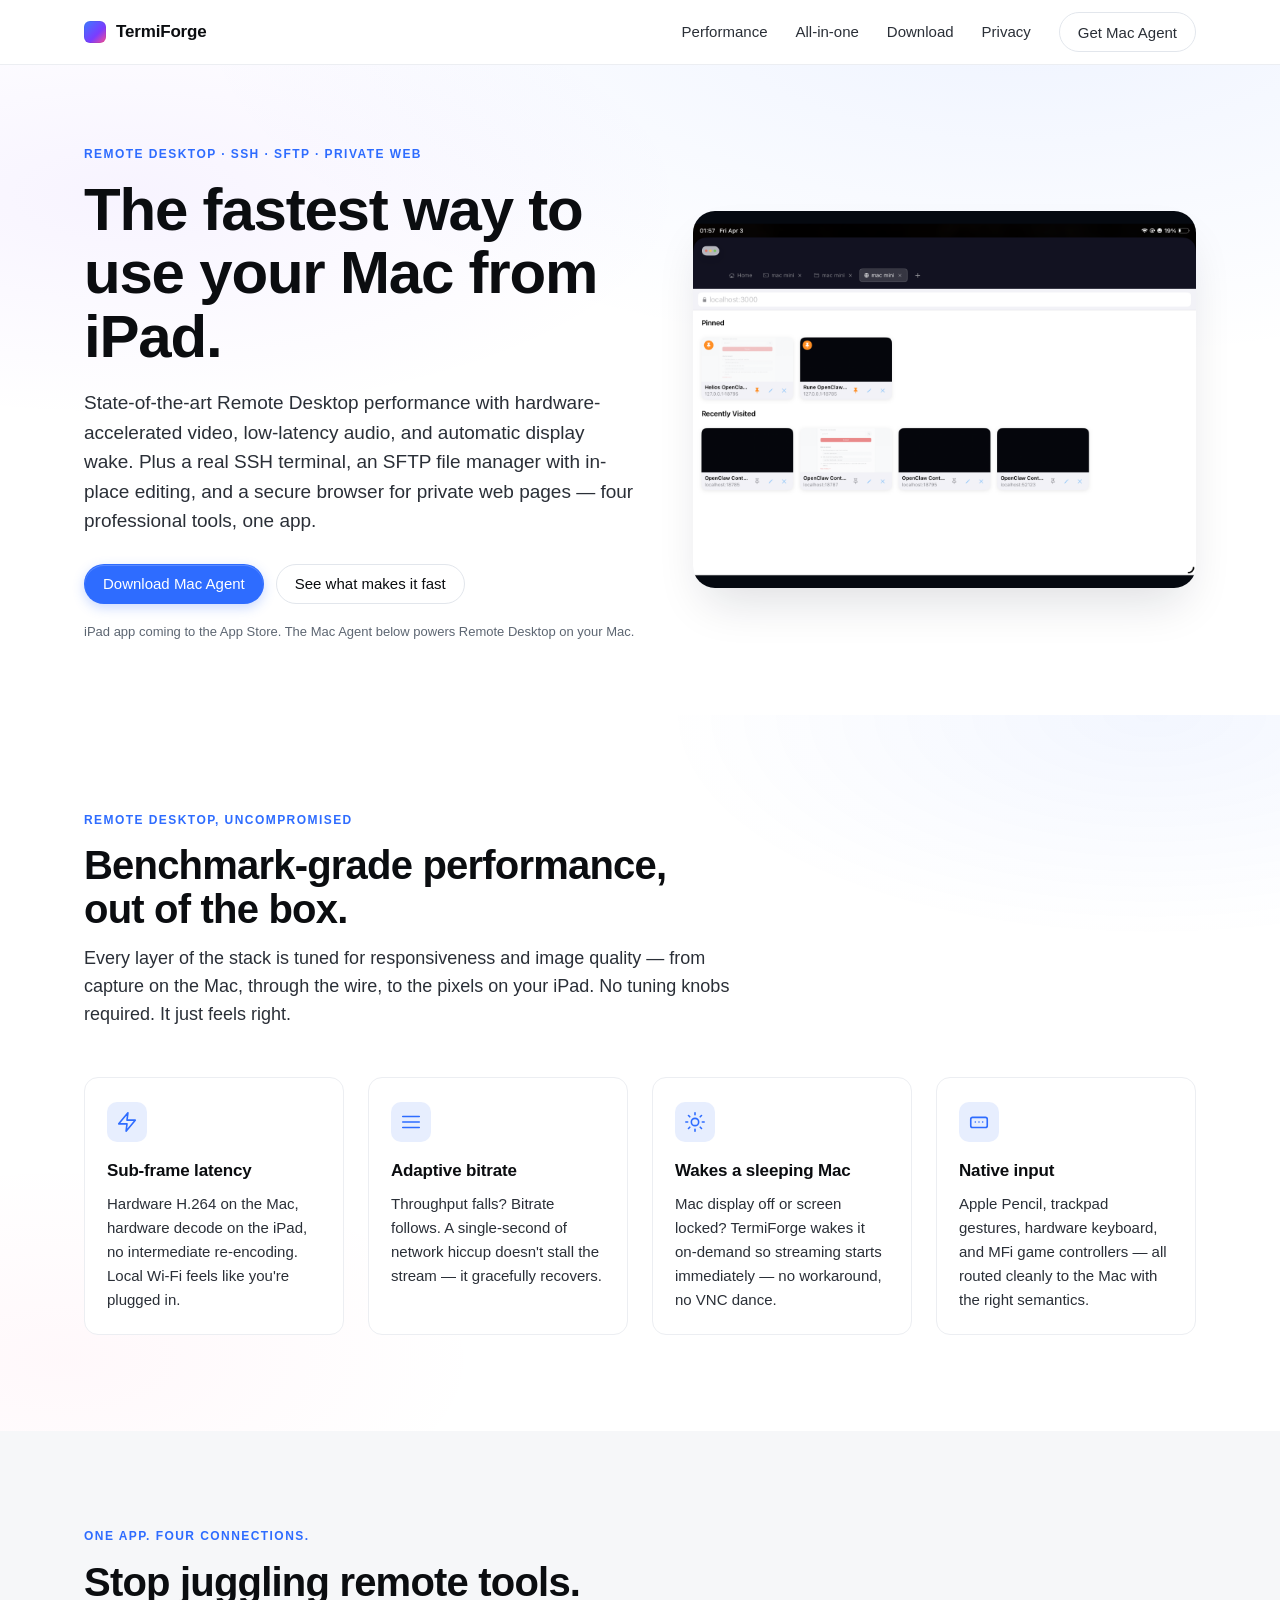
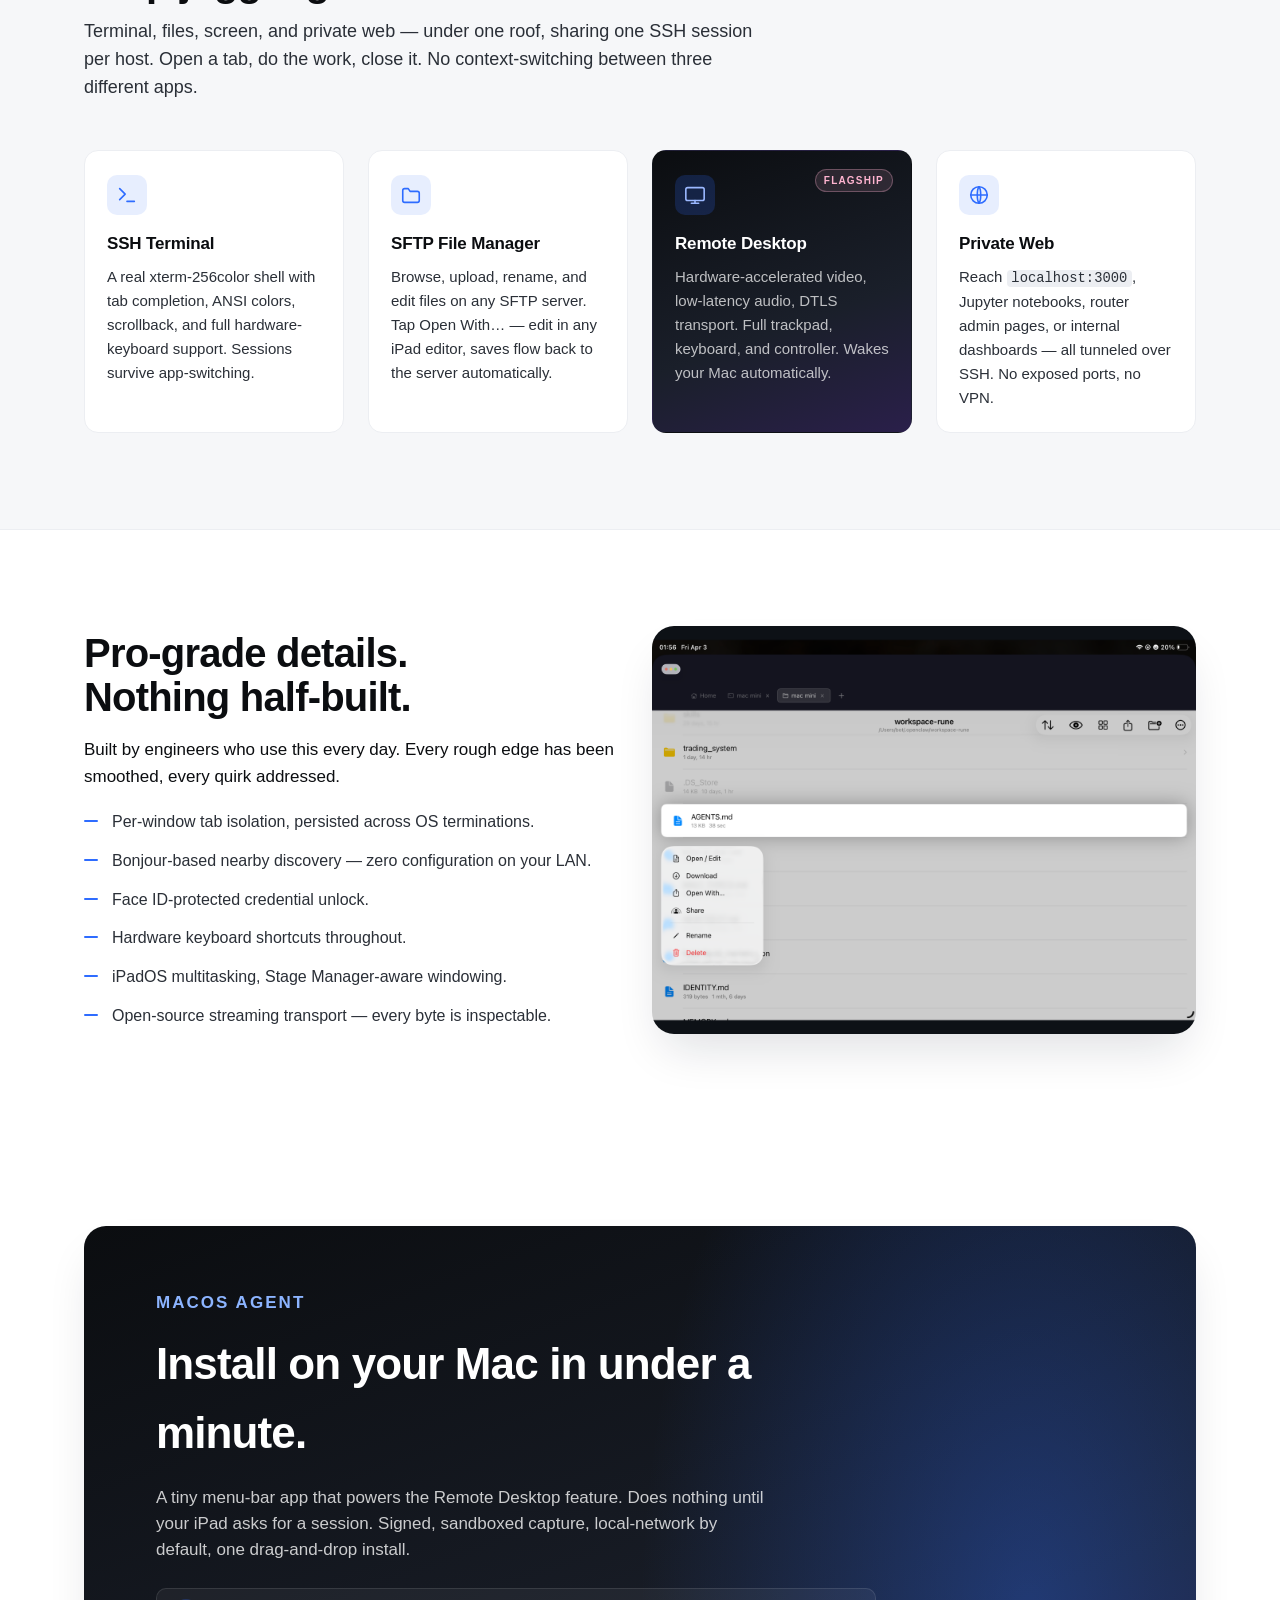
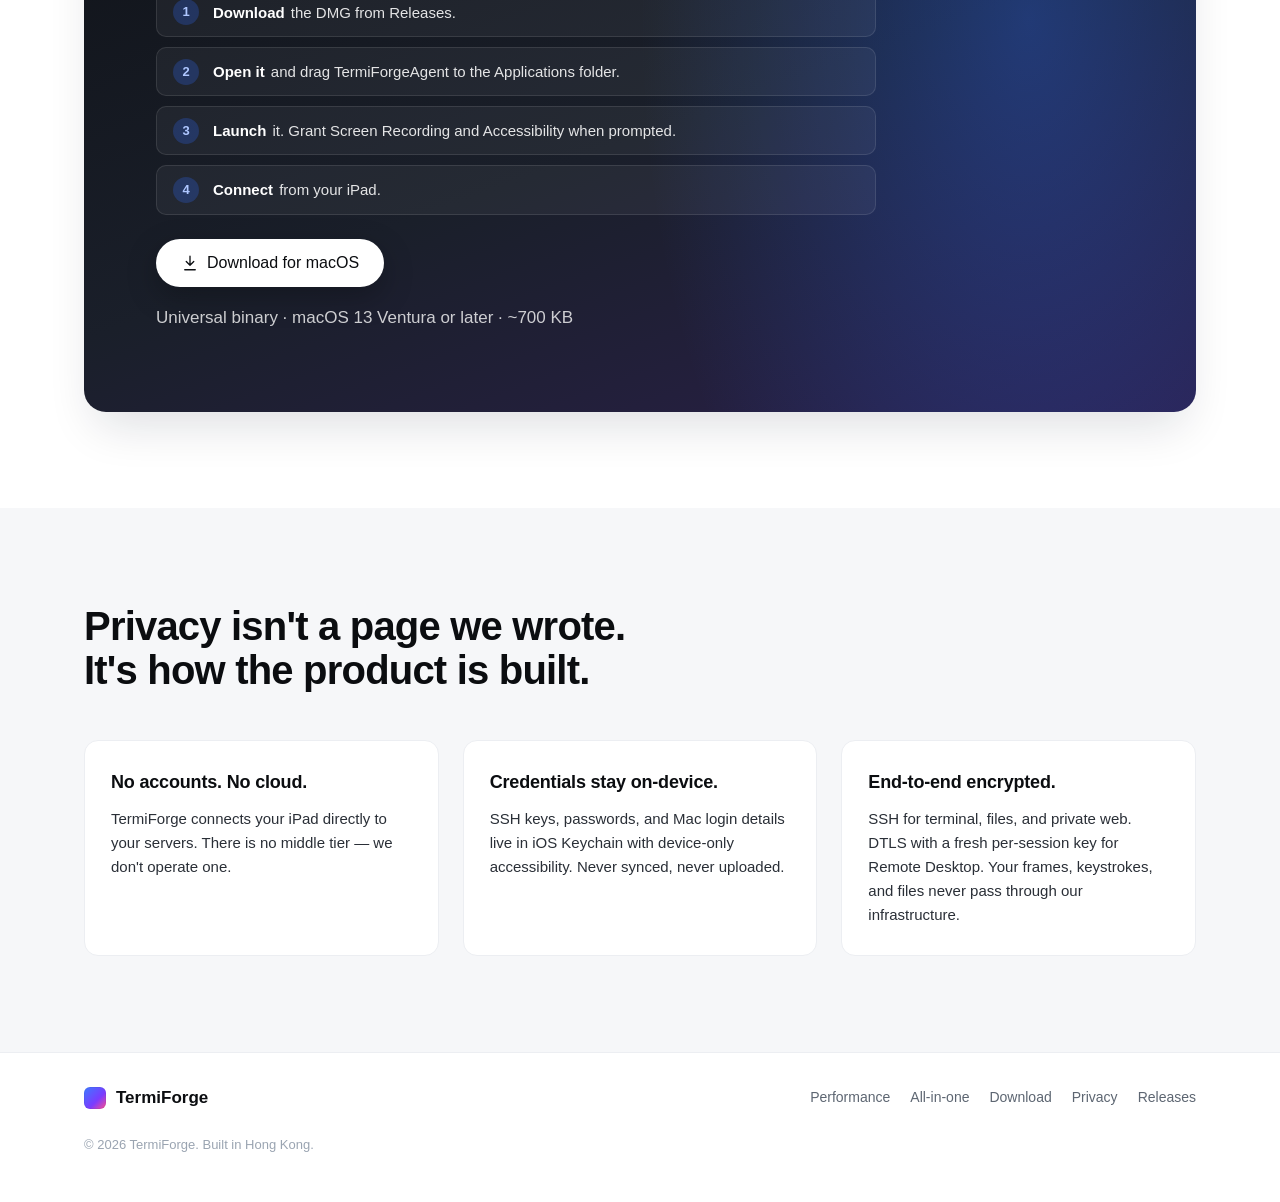
==== commit 48ae4a21: "Reposition site around Remote Desktop + all-in-one Hero leads with the RD performance angle; added a" ====
--- a/index.html
+++ b/index.html
@@ -3,8 +3,8 @@
 <head>
 <meta charset="utf-8">
 <meta name="viewport" content="width=device-width, initial-scale=1">
-<title>TermiForge — SSH, SFTP, and Remote Desktop for iPad</title>
-<meta name="description" content="TermiForge is a professional SSH, SFTP, and Remote Desktop client for iPad. Stream your Mac's display with full keyboard and trackpad control, browse and edit remote files in place, and tunnel localhost ports securely.">
+<title>TermiForge — The all-in-one Mac Remote Desktop for iPad</title>
+<meta name="description" content="TermiForge is the fastest Mac Remote Desktop client for iPad — and also a full SSH terminal, SFTP file manager, and private-web browser. Four pro tools in one app.">
 <link rel="preconnect" href="https://github.com">
 <link rel="stylesheet" href="assets/styles.css">
 <link rel="icon" type="image/svg+xml" href="assets/favicon.svg">
@@ -18,10 +18,11 @@
       <span class="nav__name">TermiForge</span>
     </a>
     <nav class="nav__links">
-      <a href="#features">Features</a>
+      <a href="#performance">Performance</a>
+      <a href="#all-in-one">All-in-one</a>
       <a href="#download">Download</a>
       <a href="#privacy">Privacy</a>
-      <a class="btn btn--ghost" href="https://github.com/xlvlxn/termiforge-releases/releases/latest/download/TermiForgeAgent.dmg">Get Mac Agent</a>
+      <a class="btn btn--ghost" href="#download">Get Mac Agent</a>
     </nav>
   </div>
 </header>
@@ -32,18 +33,18 @@
 <section class="hero">
   <div class="wrap hero__inner">
     <div class="hero__copy">
-      <p class="eyebrow">iPadOS · macOS 13+</p>
-      <h1>Your Mac, everywhere.<br>In the terminal, in Files, on your screen.</h1>
+      <p class="eyebrow">Remote Desktop · SSH · SFTP · Private Web</p>
+      <h1>The fastest way to use your Mac from iPad.</h1>
       <p class="lede">
-        TermiForge is a professional SSH, SFTP, and Remote Desktop client built for iPad. Edit remote files
-        as if they were local, tunnel localhost ports through SSH, and stream your Mac's display with full
-        keyboard and trackpad control — over Wi-Fi or the internet.
+        State-of-the-art Remote Desktop performance with hardware-accelerated video, low-latency audio,
+        and automatic display wake. Plus a real SSH terminal, an SFTP file manager with in-place editing,
+        and a secure browser for private web pages — four professional tools, one app.
       </p>
       <div class="cta">
         <a class="btn btn--primary" href="#download">Download Mac Agent</a>
-        <a class="btn btn--ghost" href="#features">See features</a>
-      </div>
-      <p class="hero__note">Free on the App Store soon. The Mac Agent below enables Remote Desktop on your Mac.</p>
+        <a class="btn btn--ghost" href="#performance">See what makes it fast</a>
+      </div>
+      <p class="hero__note">iPad app coming to the App Store. The Mac Agent below powers Remote Desktop on your Mac.</p>
     </div>
     <div class="hero__art" aria-hidden="true">
       <picture>
@@ -53,19 +54,67 @@
   </div>
 </section>
 
-<!-- —————————————————————————————————————————————— Features —— -->
-<section id="features" class="features">
-  <div class="wrap">
-    <h2 class="section-title">Built for real remote work</h2>
-    <p class="section-sub">Four connection types, one app. Each one does its job without reinventing the wheel.</p>
+<!-- —————————————————————————————————————— Performance — RD focus -->
+<section id="performance" class="perf">
+  <div class="wrap">
+    <p class="eyebrow">Remote Desktop, uncompromised</p>
+    <h2 class="section-title">Benchmark-grade performance,<br>out of the box.</h2>
+    <p class="section-sub">
+      Every layer of the stack is tuned for responsiveness and image quality — from capture on the Mac,
+      through the wire, to the pixels on your iPad. No tuning knobs required. It just feels right.
+    </p>
 
     <div class="grid grid--4">
       <article class="card">
         <div class="card__icon" aria-hidden="true">
+          <svg viewBox="0 0 24 24" fill="none" stroke="currentColor" stroke-width="1.75" stroke-linecap="round" stroke-linejoin="round"><polyline points="13 2 3 14 12 14 11 22 21 10 12 10 13 2"/></svg>
+        </div>
+        <h3>Sub-frame latency</h3>
+        <p>Hardware H.264 on the Mac, hardware decode on the iPad, no intermediate re-encoding. Local Wi-Fi feels like you're plugged in.</p>
+      </article>
+
+      <article class="card">
+        <div class="card__icon" aria-hidden="true">
+          <svg viewBox="0 0 24 24" fill="none" stroke="currentColor" stroke-width="1.75" stroke-linecap="round" stroke-linejoin="round"><path d="M3 12h18M3 6h18M3 18h18"/></svg>
+        </div>
+        <h3>Adaptive bitrate</h3>
+        <p>Throughput falls? Bitrate follows. A single-second of network hiccup doesn't stall the stream — it gracefully recovers.</p>
+      </article>
+
+      <article class="card">
+        <div class="card__icon" aria-hidden="true">
+          <svg viewBox="0 0 24 24" fill="none" stroke="currentColor" stroke-width="1.75" stroke-linecap="round" stroke-linejoin="round"><circle cx="12" cy="12" r="4"/><path d="M12 2v2M12 20v2M2 12h2M20 12h2M4.9 4.9l1.4 1.4M17.7 17.7l1.4 1.4M4.9 19.1l1.4-1.4M17.7 6.3l1.4-1.4"/></svg>
+        </div>
+        <h3>Wakes a sleeping Mac</h3>
+        <p>Mac display off or screen locked? TermiForge wakes it on-demand so streaming starts immediately — no workaround, no VNC dance.</p>
+      </article>
+
+      <article class="card">
+        <div class="card__icon" aria-hidden="true">
+          <svg viewBox="0 0 24 24" fill="none" stroke="currentColor" stroke-width="1.75" stroke-linecap="round" stroke-linejoin="round"><rect x="3" y="7" width="18" height="11" rx="2"/><path d="M8 12h.01M12 12h.01M16 12h.01"/></svg>
+        </div>
+        <h3>Native input</h3>
+        <p>Apple Pencil, trackpad gestures, hardware keyboard, and MFi game controllers — all routed cleanly to the Mac with the right semantics.</p>
+      </article>
+    </div>
+  </div>
+</section>
+
+<!-- —————————————————————————————————————————— All-in-one —— -->
+<section id="all-in-one" class="all-in-one">
+  <div class="wrap">
+    <p class="eyebrow">One app. Four connections.</p>
+    <h2 class="section-title">Stop juggling remote tools.</h2>
+    <p class="section-sub">Terminal, files, screen, and private web — under one roof, sharing one SSH session per host.
+      Open a tab, do the work, close it. No context-switching between three different apps.</p>
+
+    <div class="grid grid--4">
+      <article class="card">
+        <div class="card__icon" aria-hidden="true">
           <svg viewBox="0 0 24 24" fill="none" stroke="currentColor" stroke-width="1.75" stroke-linecap="round" stroke-linejoin="round"><polyline points="4 17 10 11 4 5"/><line x1="12" y1="19" x2="20" y2="19"/></svg>
         </div>
         <h3>SSH Terminal</h3>
-        <p>A real xterm-256color shell with tab completion, ANSI colors, scrollback, and hardware-keyboard support. Sessions stay alive when you switch apps.</p>
+        <p>A real xterm-256color shell with tab completion, ANSI colors, scrollback, and full hardware-keyboard support. Sessions survive app-switching.</p>
       </article>
 
       <article class="card">
@@ -73,23 +122,24 @@
           <svg viewBox="0 0 24 24" fill="none" stroke="currentColor" stroke-width="1.75" stroke-linecap="round" stroke-linejoin="round"><path d="M3 7a2 2 0 0 1 2-2h4l2 3h8a2 2 0 0 1 2 2v8a2 2 0 0 1-2 2H5a2 2 0 0 1-2-2Z"/></svg>
         </div>
         <h3>SFTP File Manager</h3>
-        <p>Browse, edit, rename, and upload files on any SFTP server. Tap <em>Open With…</em> to edit in Textastic, Runestone, or any editor — saves flow back to the server automatically.</p>
-      </article>
-
-      <article class="card">
+        <p>Browse, upload, rename, and edit files on any SFTP server. Tap Open With… — edit in any iPad editor, saves flow back to the server automatically.</p>
+      </article>
+
+      <article class="card card--feature">
         <div class="card__icon" aria-hidden="true">
           <svg viewBox="0 0 24 24" fill="none" stroke="currentColor" stroke-width="1.75" stroke-linecap="round" stroke-linejoin="round"><rect x="2" y="4" width="20" height="14" rx="2"/><line x1="8" y1="21" x2="16" y2="21"/><line x1="12" y1="18" x2="12" y2="21"/></svg>
         </div>
+        <span class="card__badge">Flagship</span>
         <h3>Remote Desktop</h3>
-        <p>Hardware-accelerated H.264 video with Opus audio, sent over DTLS. Full keyboard, trackpad, and game-controller input. Low latency on LAN; adaptive bitrate over the internet.</p>
+        <p>Hardware-accelerated video, low-latency audio, DTLS transport. Full trackpad, keyboard, and controller. Wakes your Mac automatically.</p>
       </article>
 
       <article class="card">
         <div class="card__icon" aria-hidden="true">
           <svg viewBox="0 0 24 24" fill="none" stroke="currentColor" stroke-width="1.75" stroke-linecap="round" stroke-linejoin="round"><circle cx="12" cy="12" r="9"/><path d="M3 12h18M12 3c2.5 3 2.5 15 0 18M12 3c-2.5 3-2.5 15 0 18"/></svg>
         </div>
-        <h3>Web (SSH-tunneled)</h3>
-        <p>Reach <code>localhost:8080</code>, Jupyter, a private admin panel, or any internal web service through an encrypted SSH tunnel. No ports to open, no VPN to configure.</p>
+        <h3>Private Web</h3>
+        <p>Reach <code>localhost:3000</code>, Jupyter notebooks, router admin pages, or internal dashboards — all tunneled over SSH. No exposed ports, no VPN.</p>
       </article>
     </div>
   </div>
@@ -99,14 +149,15 @@
 <section class="showcase">
   <div class="wrap grid grid--2">
     <div>
-      <h2 class="section-title">Designed for focus,<br>not for attention.</h2>
-      <p>Native iPadOS feel, first-party multitasking, Stage Manager-aware windowing, and a keyboard-first
-         UI. TermiForge gets out of your way the moment you open a tab.</p>
+      <h2 class="section-title">Pro-grade details.<br>Nothing half-built.</h2>
+      <p>Built by engineers who use this every day. Every rough edge has been smoothed, every quirk addressed.</p>
       <ul class="list">
         <li>Per-window tab isolation, persisted across OS terminations.</li>
-        <li>Nearby device discovery over Bonjour — no configuration required on your LAN.</li>
+        <li>Bonjour-based nearby discovery — zero configuration on your LAN.</li>
         <li>Face ID-protected credential unlock.</li>
         <li>Hardware keyboard shortcuts throughout.</li>
+        <li>iPadOS multitasking, Stage Manager-aware windowing.</li>
+        <li>Open-source streaming transport — every byte is inspectable.</li>
       </ul>
     </div>
     <div class="showcase__art">
@@ -123,24 +174,22 @@
         <p class="eyebrow">macOS Agent</p>
         <h2>Install on your Mac in under a minute.</h2>
         <p>
-          The Mac Agent is a tiny menu-bar app that powers the Remote Desktop feature.
-          It does nothing until the iPad client asks for a session. Open source transport,
-          local-network by default, one drag-and-drop install.
+          A tiny menu-bar app that powers the Remote Desktop feature. Does nothing until your iPad asks for
+          a session. Signed, sandboxed capture, local-network by default, one drag-and-drop install.
         </p>
 
         <ol class="steps">
-          <li><strong>Download</strong> the DMG below.</li>
+          <li><strong>Download</strong> the DMG from Releases.</li>
           <li><strong>Open it</strong> and drag TermiForgeAgent to the Applications folder.</li>
-          <li><strong>Launch</strong> it — it appears in the menu bar. Grant Screen Recording and Accessibility when prompted.</li>
-          <li><strong>Connect</strong> from the TermiForge iPad client.</li>
+          <li><strong>Launch</strong> it. Grant Screen Recording and Accessibility when prompted.</li>
+          <li><strong>Connect</strong> from your iPad.</li>
         </ol>
 
         <div class="cta">
-          <a class="btn btn--primary btn--lg" href="https://github.com/xlvlxn/termiforge-releases/releases/latest/download/TermiForgeAgent.dmg">
+          <a class="btn btn--primary btn--lg" href="https://github.com/xlvlxn/termiforge-releases/releases">
             <svg viewBox="0 0 24 24" fill="none" stroke="currentColor" stroke-width="1.75" stroke-linecap="round" stroke-linejoin="round" aria-hidden="true"><path d="M12 3v12M7 10l5 5 5-5M5 21h14"/></svg>
             Download for macOS
           </a>
-          <a class="btn btn--ghost" href="https://github.com/xlvlxn/termiforge-releases/releases">All versions</a>
         </div>
 
         <p class="meta">Universal binary · macOS 13 Ventura or later · ~700 KB</p>
@@ -156,16 +205,16 @@
 
     <div class="grid grid--3">
       <div class="feature">
-        <h3>No analytics. No SDKs.</h3>
-        <p>TermiForge has zero third-party telemetry or tracking. It connects to exactly the servers you configure — and nothing else.</p>
+        <h3>No accounts. No cloud.</h3>
+        <p>TermiForge connects your iPad directly to your servers. There is no middle tier — we don't operate one.</p>
       </div>
       <div class="feature">
         <h3>Credentials stay on-device.</h3>
-        <p>SSH keys, passwords, and Mac login details are stored in iOS Keychain with device-only accessibility. They never sync to iCloud and never leave your iPad.</p>
+        <p>SSH keys, passwords, and Mac login details live in iOS Keychain with device-only accessibility. Never synced, never uploaded.</p>
       </div>
       <div class="feature">
         <h3>End-to-end encrypted.</h3>
-        <p>SSH for Terminal, SFTP, and Web tunneling. DTLS with a per-session PSK for Remote Desktop streaming. No frames, keystrokes, or files ever pass through our servers — because we don't operate any.</p>
+        <p>SSH for terminal, files, and private web. DTLS with a fresh per-session key for Remote Desktop. Your frames, keystrokes, and files never pass through our infrastructure.</p>
       </div>
     </div>
   </div>
@@ -180,7 +229,8 @@
       <span>TermiForge</span>
     </div>
     <nav class="foot__links">
-      <a href="#features">Features</a>
+      <a href="#performance">Performance</a>
+      <a href="#all-in-one">All-in-one</a>
       <a href="#download">Download</a>
       <a href="#privacy">Privacy</a>
       <a href="https://github.com/xlvlxn/termiforge-releases/releases">Releases</a>
--- a/assets/styles.css
+++ b/assets/styles.css
@@ -192,8 +192,49 @@
 .card h3 { margin: 0 0 8px; font-size: 17px; font-weight: 600; letter-spacing: -0.01em; }
 .card p  { margin: 0; color: var(--ink-2); font-size: 15px; line-height: 1.6; }
 
+/* Performance section — lighter, benchmark-feel */
+.perf {
+  background: var(--paper);
+  position: relative;
+}
+.perf::before {
+  content: ""; position: absolute; inset: 0;
+  background:
+    radial-gradient(700px 320px at 90% 0%, rgba(46,108,255,0.06), transparent 70%),
+    radial-gradient(600px 280px at 5% 90%, rgba(255,77,143,0.04), transparent 70%);
+  pointer-events: none;
+}
+.perf .wrap { position: relative; }
+
+/* All-in-one section */
+.all-in-one { background: var(--paper-2); }
+
+/* Featured card (RD flagship) */
+.card--feature {
+  background: linear-gradient(160deg, #0B0D10 0%, #1A1F2A 60%, #2A1F4A 100%);
+  color: #fff;
+  border-color: transparent;
+  position: relative;
+}
+.card--feature .card__icon {
+  background: rgba(46,108,255,0.2);
+  color: #9BB8FF;
+}
+.card--feature h3 { color: #fff; }
+.card--feature p  { color: rgba(255,255,255,0.72); }
+.card__badge {
+  position: absolute; top: 18px; right: 18px;
+  font-size: 10px; font-weight: 700; letter-spacing: 0.12em;
+  text-transform: uppercase;
+  color: #FFB4D0;
+  background: rgba(255,180,208,0.12);
+  border: 1px solid rgba(255,180,208,0.3);
+  padding: 3px 8px; border-radius: 999px;
+}
+.card--feature:hover { transform: translateY(-2px); box-shadow: var(--shadow-lg); }
+
 /* Showcase */
-.showcase { background: var(--paper-2); }
+.showcase { background: var(--paper); border-top: 1px solid var(--paper-3); }
 .showcase .section-title { margin-bottom: 18px; }
 .showcase .list {
   list-style: none; padding: 0; margin: 20px 0 0;
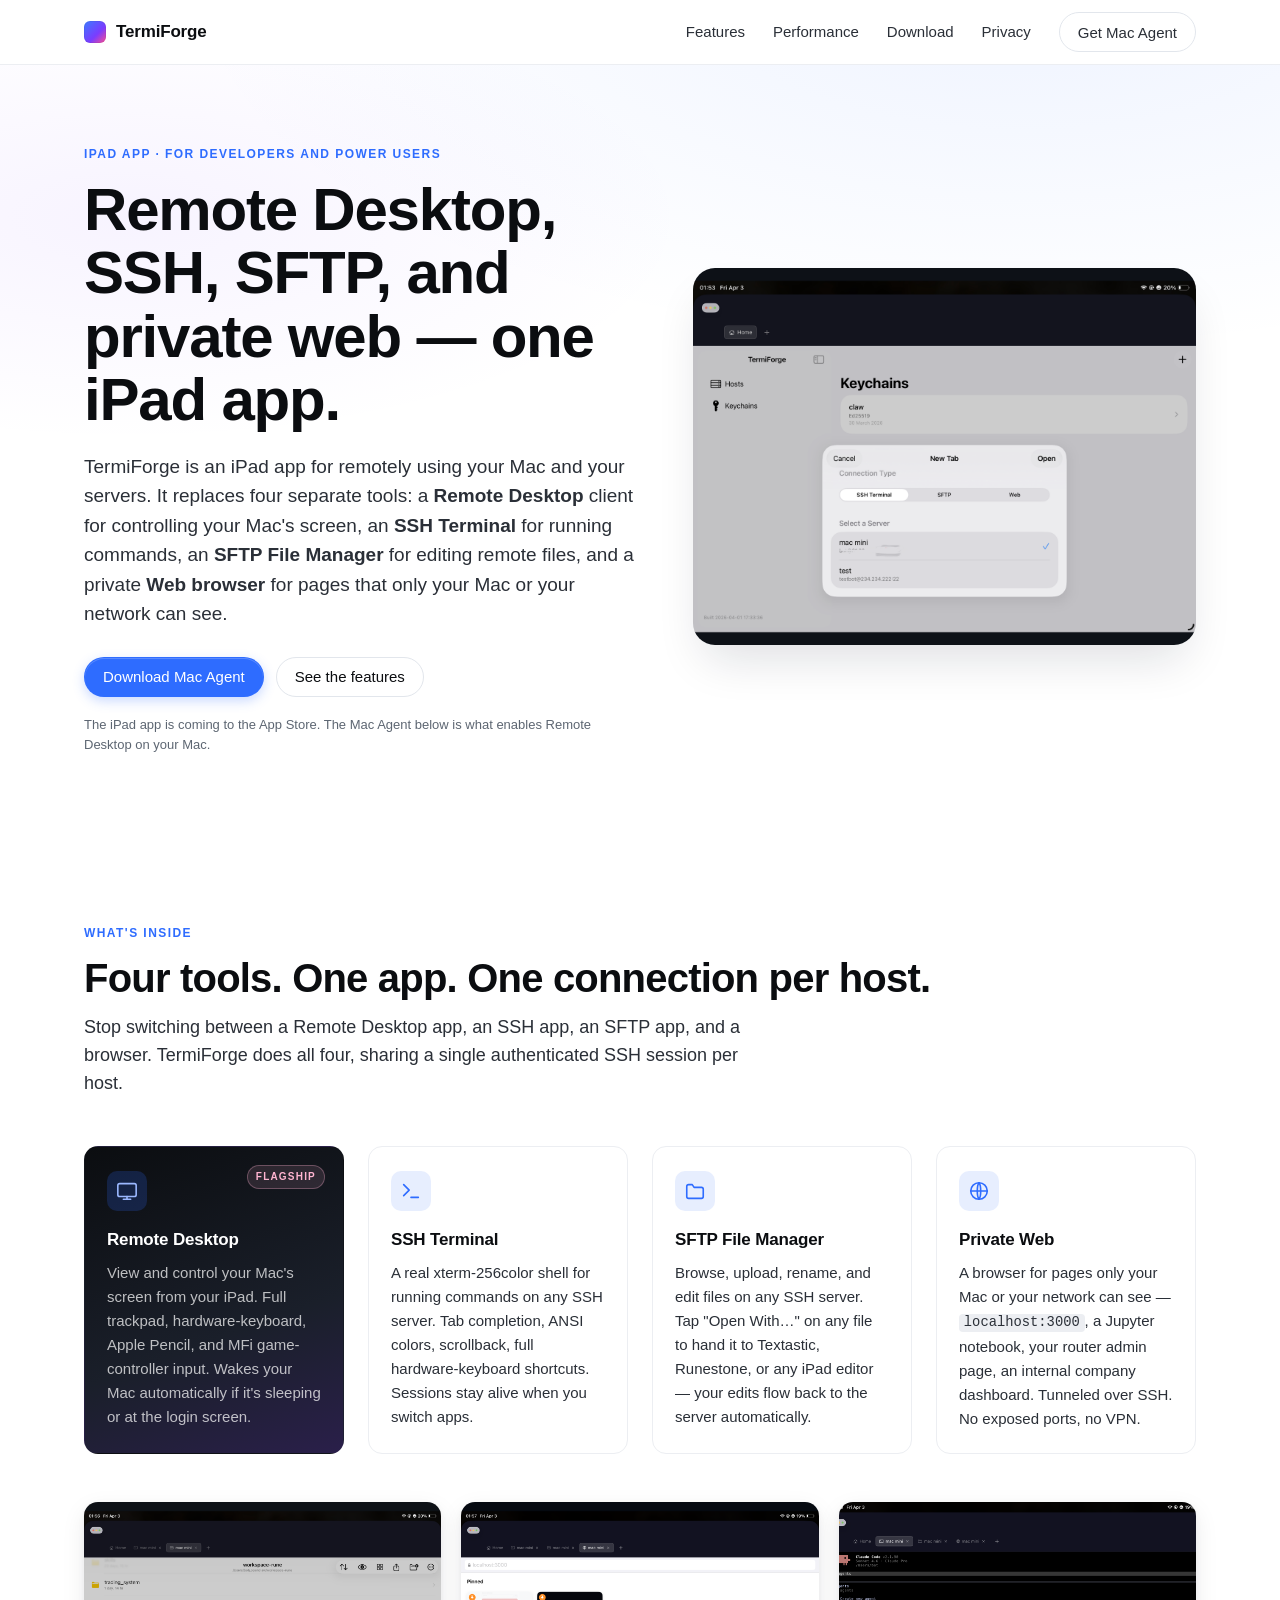
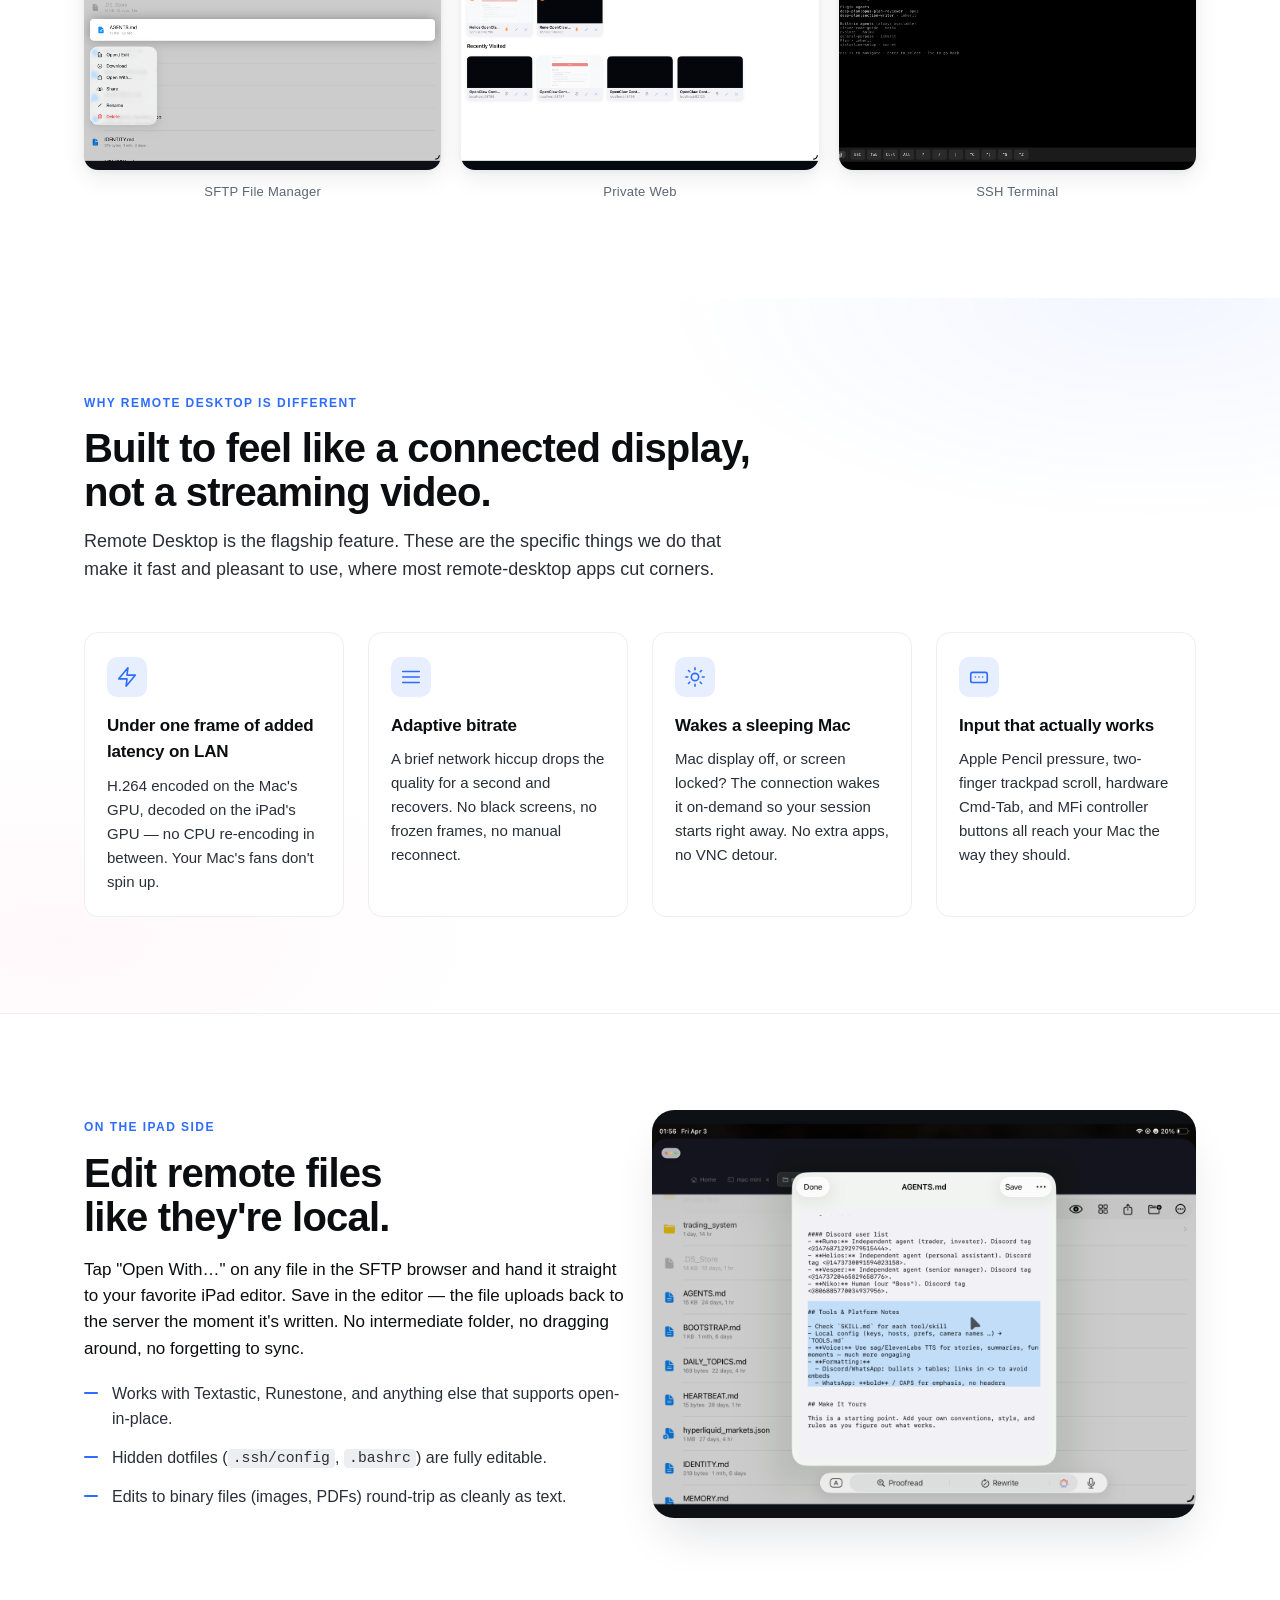
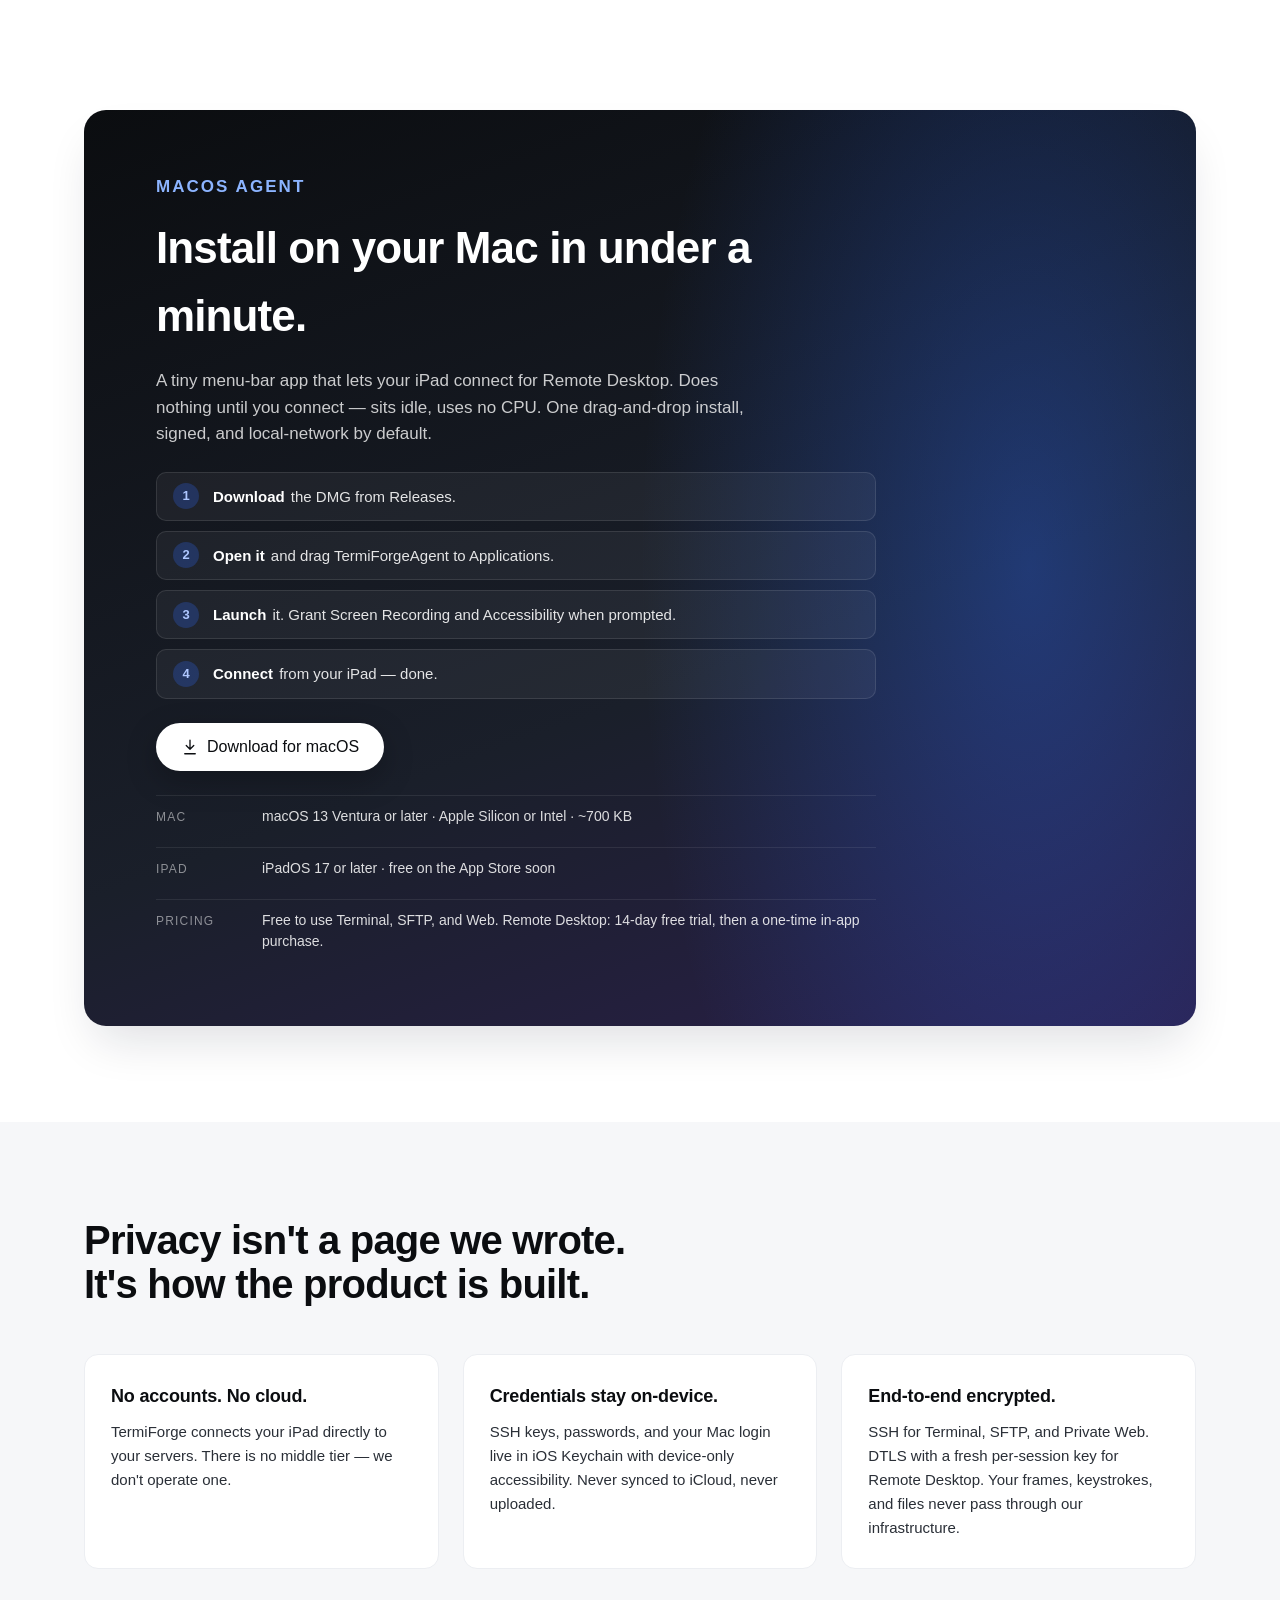
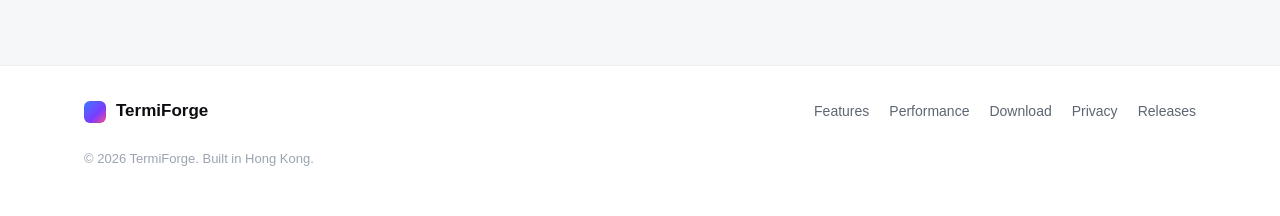
==== commit 767dadd0: "Site: plainly name the four features up front + screenshots Previous headline ("Your Mac, from iPad." ====
--- a/index.html
+++ b/index.html
@@ -3,8 +3,8 @@
 <head>
 <meta charset="utf-8">
 <meta name="viewport" content="width=device-width, initial-scale=1">
-<title>TermiForge — The all-in-one Mac Remote Desktop for iPad</title>
-<meta name="description" content="TermiForge is the fastest Mac Remote Desktop client for iPad — and also a full SSH terminal, SFTP file manager, and private-web browser. Four pro tools in one app.">
+<title>TermiForge — Remote Desktop, SSH, SFTP, and private web for iPad</title>
+<meta name="description" content="TermiForge is an iPad app that combines Remote Desktop for your Mac, SSH Terminal, SFTP File Manager, and a private web browser — four pro tools in one app.">
 <link rel="preconnect" href="https://github.com">
 <link rel="stylesheet" href="assets/styles.css">
 <link rel="icon" type="image/svg+xml" href="assets/favicon.svg">
@@ -18,11 +18,11 @@
       <span class="nav__name">TermiForge</span>
     </a>
     <nav class="nav__links">
+      <a href="#features">Features</a>
       <a href="#performance">Performance</a>
-      <a href="#all-in-one">All-in-one</a>
       <a href="#download">Download</a>
       <a href="#privacy">Privacy</a>
-      <a class="btn btn--ghost" href="#download">Get Mac Agent</a>
+      <a class="btn btn--ghost" href="https://github.com/xlvlxn/termiforge-releases/releases">Get Mac Agent</a>
     </nav>
   </div>
 </header>
@@ -33,105 +33,62 @@
 <section class="hero">
   <div class="wrap hero__inner">
     <div class="hero__copy">
-      <p class="eyebrow">Remote Desktop · SSH · SFTP · Private Web</p>
-      <h1>The fastest way to use your Mac from iPad.</h1>
+      <p class="eyebrow">iPad app · For developers and power users</p>
+      <h1>Remote Desktop, SSH, SFTP, and private web — one iPad app.</h1>
       <p class="lede">
-        State-of-the-art Remote Desktop performance with hardware-accelerated video, low-latency audio,
-        and automatic display wake. Plus a real SSH terminal, an SFTP file manager with in-place editing,
-        and a secure browser for private web pages — four professional tools, one app.
+        TermiForge is an iPad app for remotely using your Mac and your servers. It replaces four separate tools:
+        a <strong>Remote Desktop</strong> client for controlling your Mac's screen, an <strong>SSH Terminal</strong>
+        for running commands, an <strong>SFTP File Manager</strong> for editing remote files, and a private
+        <strong>Web browser</strong> for pages that only your Mac or your network can see.
       </p>
       <div class="cta">
-        <a class="btn btn--primary" href="#download">Download Mac Agent</a>
-        <a class="btn btn--ghost" href="#performance">See what makes it fast</a>
-      </div>
-      <p class="hero__note">iPad app coming to the App Store. The Mac Agent below powers Remote Desktop on your Mac.</p>
+        <a class="btn btn--primary" href="https://github.com/xlvlxn/termiforge-releases/releases">Download Mac Agent</a>
+        <a class="btn btn--ghost" href="#features">See the features</a>
+      </div>
+      <p class="hero__note">The iPad app is coming to the App Store. The Mac Agent below is what enables Remote Desktop on your Mac.</p>
     </div>
     <div class="hero__art" aria-hidden="true">
       <picture>
-        <img src="screenshots/IMG_0678.PNG" alt="TermiForge running on iPad" loading="lazy">
+        <img src="screenshots/IMG_0673.png" alt="TermiForge home — choosing a connection type to a Mac" loading="lazy">
       </picture>
     </div>
   </div>
 </section>
 
-<!-- —————————————————————————————————————— Performance — RD focus -->
-<section id="performance" class="perf">
-  <div class="wrap">
-    <p class="eyebrow">Remote Desktop, uncompromised</p>
-    <h2 class="section-title">Benchmark-grade performance,<br>out of the box.</h2>
+<!-- —————————————————————————————————————— Features (all 4) —— -->
+<section id="features" class="features">
+  <div class="wrap">
+    <p class="eyebrow">What's inside</p>
+    <h2 class="section-title">Four tools. One app. One connection per host.</h2>
     <p class="section-sub">
-      Every layer of the stack is tuned for responsiveness and image quality — from capture on the Mac,
-      through the wire, to the pixels on your iPad. No tuning knobs required. It just feels right.
+      Stop switching between a Remote Desktop app, an SSH app, an SFTP app, and a browser. TermiForge does
+      all four, sharing a single authenticated SSH session per host.
     </p>
 
     <div class="grid grid--4">
-      <article class="card">
-        <div class="card__icon" aria-hidden="true">
-          <svg viewBox="0 0 24 24" fill="none" stroke="currentColor" stroke-width="1.75" stroke-linecap="round" stroke-linejoin="round"><polyline points="13 2 3 14 12 14 11 22 21 10 12 10 13 2"/></svg>
-        </div>
-        <h3>Sub-frame latency</h3>
-        <p>Hardware H.264 on the Mac, hardware decode on the iPad, no intermediate re-encoding. Local Wi-Fi feels like you're plugged in.</p>
-      </article>
-
-      <article class="card">
-        <div class="card__icon" aria-hidden="true">
-          <svg viewBox="0 0 24 24" fill="none" stroke="currentColor" stroke-width="1.75" stroke-linecap="round" stroke-linejoin="round"><path d="M3 12h18M3 6h18M3 18h18"/></svg>
-        </div>
-        <h3>Adaptive bitrate</h3>
-        <p>Throughput falls? Bitrate follows. A single-second of network hiccup doesn't stall the stream — it gracefully recovers.</p>
-      </article>
-
-      <article class="card">
-        <div class="card__icon" aria-hidden="true">
-          <svg viewBox="0 0 24 24" fill="none" stroke="currentColor" stroke-width="1.75" stroke-linecap="round" stroke-linejoin="round"><circle cx="12" cy="12" r="4"/><path d="M12 2v2M12 20v2M2 12h2M20 12h2M4.9 4.9l1.4 1.4M17.7 17.7l1.4 1.4M4.9 19.1l1.4-1.4M17.7 6.3l1.4-1.4"/></svg>
-        </div>
-        <h3>Wakes a sleeping Mac</h3>
-        <p>Mac display off or screen locked? TermiForge wakes it on-demand so streaming starts immediately — no workaround, no VNC dance.</p>
-      </article>
-
-      <article class="card">
-        <div class="card__icon" aria-hidden="true">
-          <svg viewBox="0 0 24 24" fill="none" stroke="currentColor" stroke-width="1.75" stroke-linecap="round" stroke-linejoin="round"><rect x="3" y="7" width="18" height="11" rx="2"/><path d="M8 12h.01M12 12h.01M16 12h.01"/></svg>
-        </div>
-        <h3>Native input</h3>
-        <p>Apple Pencil, trackpad gestures, hardware keyboard, and MFi game controllers — all routed cleanly to the Mac with the right semantics.</p>
-      </article>
-    </div>
-  </div>
-</section>
-
-<!-- —————————————————————————————————————————— All-in-one —— -->
-<section id="all-in-one" class="all-in-one">
-  <div class="wrap">
-    <p class="eyebrow">One app. Four connections.</p>
-    <h2 class="section-title">Stop juggling remote tools.</h2>
-    <p class="section-sub">Terminal, files, screen, and private web — under one roof, sharing one SSH session per host.
-      Open a tab, do the work, close it. No context-switching between three different apps.</p>
-
-    <div class="grid grid--4">
-      <article class="card">
-        <div class="card__icon" aria-hidden="true">
-          <svg viewBox="0 0 24 24" fill="none" stroke="currentColor" stroke-width="1.75" stroke-linecap="round" stroke-linejoin="round"><polyline points="4 17 10 11 4 5"/><line x1="12" y1="19" x2="20" y2="19"/></svg>
-        </div>
-        <h3>SSH Terminal</h3>
-        <p>A real xterm-256color shell with tab completion, ANSI colors, scrollback, and full hardware-keyboard support. Sessions survive app-switching.</p>
-      </article>
-
-      <article class="card">
-        <div class="card__icon" aria-hidden="true">
-          <svg viewBox="0 0 24 24" fill="none" stroke="currentColor" stroke-width="1.75" stroke-linecap="round" stroke-linejoin="round"><path d="M3 7a2 2 0 0 1 2-2h4l2 3h8a2 2 0 0 1 2 2v8a2 2 0 0 1-2 2H5a2 2 0 0 1-2-2Z"/></svg>
-        </div>
-        <h3>SFTP File Manager</h3>
-        <p>Browse, upload, rename, and edit files on any SFTP server. Tap Open With… — edit in any iPad editor, saves flow back to the server automatically.</p>
-      </article>
-
       <article class="card card--feature">
         <div class="card__icon" aria-hidden="true">
           <svg viewBox="0 0 24 24" fill="none" stroke="currentColor" stroke-width="1.75" stroke-linecap="round" stroke-linejoin="round"><rect x="2" y="4" width="20" height="14" rx="2"/><line x1="8" y1="21" x2="16" y2="21"/><line x1="12" y1="18" x2="12" y2="21"/></svg>
         </div>
         <span class="card__badge">Flagship</span>
         <h3>Remote Desktop</h3>
-        <p>Hardware-accelerated video, low-latency audio, DTLS transport. Full trackpad, keyboard, and controller. Wakes your Mac automatically.</p>
+        <p>View and control your Mac's screen from your iPad. Full trackpad, hardware-keyboard, Apple Pencil, and MFi game-controller input. Wakes your Mac automatically if it's sleeping or at the login screen.</p>
+      </article>
+
+      <article class="card">
+        <div class="card__icon" aria-hidden="true">
+          <svg viewBox="0 0 24 24" fill="none" stroke="currentColor" stroke-width="1.75" stroke-linecap="round" stroke-linejoin="round"><polyline points="4 17 10 11 4 5"/><line x1="12" y1="19" x2="20" y2="19"/></svg>
+        </div>
+        <h3>SSH Terminal</h3>
+        <p>A real xterm-256color shell for running commands on any SSH server. Tab completion, ANSI colors, scrollback, full hardware-keyboard shortcuts. Sessions stay alive when you switch apps.</p>
+      </article>
+
+      <article class="card">
+        <div class="card__icon" aria-hidden="true">
+          <svg viewBox="0 0 24 24" fill="none" stroke="currentColor" stroke-width="1.75" stroke-linecap="round" stroke-linejoin="round"><path d="M3 7a2 2 0 0 1 2-2h4l2 3h8a2 2 0 0 1 2 2v8a2 2 0 0 1-2 2H5a2 2 0 0 1-2-2Z"/></svg>
+        </div>
+        <h3>SFTP File Manager</h3>
+        <p>Browse, upload, rename, and edit files on any SSH server. Tap "Open With…" on any file to hand it to Textastic, Runestone, or any iPad editor — your edits flow back to the server automatically.</p>
       </article>
 
       <article class="card">
@@ -139,7 +96,69 @@
           <svg viewBox="0 0 24 24" fill="none" stroke="currentColor" stroke-width="1.75" stroke-linecap="round" stroke-linejoin="round"><circle cx="12" cy="12" r="9"/><path d="M3 12h18M12 3c2.5 3 2.5 15 0 18M12 3c-2.5 3-2.5 15 0 18"/></svg>
         </div>
         <h3>Private Web</h3>
-        <p>Reach <code>localhost:3000</code>, Jupyter notebooks, router admin pages, or internal dashboards — all tunneled over SSH. No exposed ports, no VPN.</p>
+        <p>A browser for pages only your Mac or your network can see — <code>localhost:3000</code>, a Jupyter notebook, your router admin page, an internal company dashboard. Tunneled over SSH. No exposed ports, no VPN.</p>
+      </article>
+    </div>
+
+    <!-- Screenshot strip — three real screens -->
+    <div class="shots">
+      <figure>
+        <img src="screenshots/IMG_0677.PNG" alt="File manager showing context menu with Open/Edit, Open With, Rename, Delete" loading="lazy">
+        <figcaption>SFTP File Manager</figcaption>
+      </figure>
+      <figure>
+        <img src="screenshots/IMG_0678.PNG" alt="Private Web browser showing localhost:3000 with pinned and recently visited sites" loading="lazy">
+        <figcaption>Private Web</figcaption>
+      </figure>
+      <figure>
+        <img src="screenshots/IMG_0680.PNG" alt="SSH Terminal session showing Claude Code agent list" loading="lazy">
+        <figcaption>SSH Terminal</figcaption>
+      </figure>
+    </div>
+  </div>
+</section>
+
+<!-- ——————————————————————————————————————— Performance (RD) —— -->
+<section id="performance" class="perf">
+  <div class="wrap">
+    <p class="eyebrow">Why Remote Desktop is different</p>
+    <h2 class="section-title">Built to feel like a connected display,<br>not a streaming video.</h2>
+    <p class="section-sub">
+      Remote Desktop is the flagship feature. These are the specific things we do that make it fast and
+      pleasant to use, where most remote-desktop apps cut corners.
+    </p>
+
+    <div class="grid grid--4">
+      <article class="card">
+        <div class="card__icon" aria-hidden="true">
+          <svg viewBox="0 0 24 24" fill="none" stroke="currentColor" stroke-width="1.75" stroke-linecap="round" stroke-linejoin="round"><polyline points="13 2 3 14 12 14 11 22 21 10 12 10 13 2"/></svg>
+        </div>
+        <h3>Under one frame of added latency on LAN</h3>
+        <p>H.264 encoded on the Mac's GPU, decoded on the iPad's GPU — no CPU re-encoding in between. Your Mac's fans don't spin up.</p>
+      </article>
+
+      <article class="card">
+        <div class="card__icon" aria-hidden="true">
+          <svg viewBox="0 0 24 24" fill="none" stroke="currentColor" stroke-width="1.75" stroke-linecap="round" stroke-linejoin="round"><path d="M3 12h18M3 6h18M3 18h18"/></svg>
+        </div>
+        <h3>Adaptive bitrate</h3>
+        <p>A brief network hiccup drops the quality for a second and recovers. No black screens, no frozen frames, no manual reconnect.</p>
+      </article>
+
+      <article class="card">
+        <div class="card__icon" aria-hidden="true">
+          <svg viewBox="0 0 24 24" fill="none" stroke="currentColor" stroke-width="1.75" stroke-linecap="round" stroke-linejoin="round"><circle cx="12" cy="12" r="4"/><path d="M12 2v2M12 20v2M2 12h2M20 12h2M4.9 4.9l1.4 1.4M17.7 17.7l1.4 1.4M4.9 19.1l1.4-1.4M17.7 6.3l1.4-1.4"/></svg>
+        </div>
+        <h3>Wakes a sleeping Mac</h3>
+        <p>Mac display off, or screen locked? The connection wakes it on-demand so your session starts right away. No extra apps, no VNC detour.</p>
+      </article>
+
+      <article class="card">
+        <div class="card__icon" aria-hidden="true">
+          <svg viewBox="0 0 24 24" fill="none" stroke="currentColor" stroke-width="1.75" stroke-linecap="round" stroke-linejoin="round"><rect x="3" y="7" width="18" height="11" rx="2"/><path d="M8 12h.01M12 12h.01M16 12h.01"/></svg>
+        </div>
+        <h3>Input that actually works</h3>
+        <p>Apple Pencil pressure, two-finger trackpad scroll, hardware Cmd-Tab, and MFi controller buttons all reach your Mac the way they should.</p>
       </article>
     </div>
   </div>
@@ -149,19 +168,19 @@
 <section class="showcase">
   <div class="wrap grid grid--2">
     <div>
-      <h2 class="section-title">Pro-grade details.<br>Nothing half-built.</h2>
-      <p>Built by engineers who use this every day. Every rough edge has been smoothed, every quirk addressed.</p>
+      <p class="eyebrow">On the iPad side</p>
+      <h2 class="section-title">Edit remote files<br>like they're local.</h2>
+      <p>Tap "Open With…" on any file in the SFTP browser and hand it straight to your favorite iPad editor.
+        Save in the editor — the file uploads back to the server the moment it's written. No intermediate folder,
+        no dragging around, no forgetting to sync.</p>
       <ul class="list">
-        <li>Per-window tab isolation, persisted across OS terminations.</li>
-        <li>Bonjour-based nearby discovery — zero configuration on your LAN.</li>
-        <li>Face ID-protected credential unlock.</li>
-        <li>Hardware keyboard shortcuts throughout.</li>
-        <li>iPadOS multitasking, Stage Manager-aware windowing.</li>
-        <li>Open-source streaming transport — every byte is inspectable.</li>
+        <li>Works with Textastic, Runestone, and anything else that supports open-in-place.</li>
+        <li>Hidden dotfiles (<code>.ssh/config</code>, <code>.bashrc</code>) are fully editable.</li>
+        <li>Edits to binary files (images, PDFs) round-trip as cleanly as text.</li>
       </ul>
     </div>
     <div class="showcase__art">
-      <img src="screenshots/IMG_0677.PNG" alt="File manager view" loading="lazy">
+      <img src="screenshots/IMG_0675.PNG" alt="Editing a remote markdown file in Textastic with TermiForge syncing changes back to the server" loading="lazy">
     </div>
   </div>
 </section>
@@ -174,15 +193,15 @@
         <p class="eyebrow">macOS Agent</p>
         <h2>Install on your Mac in under a minute.</h2>
         <p>
-          A tiny menu-bar app that powers the Remote Desktop feature. Does nothing until your iPad asks for
-          a session. Signed, sandboxed capture, local-network by default, one drag-and-drop install.
+          A tiny menu-bar app that lets your iPad connect for Remote Desktop. Does nothing until you connect —
+          sits idle, uses no CPU. One drag-and-drop install, signed, and local-network by default.
         </p>
 
         <ol class="steps">
           <li><strong>Download</strong> the DMG from Releases.</li>
-          <li><strong>Open it</strong> and drag TermiForgeAgent to the Applications folder.</li>
+          <li><strong>Open it</strong> and drag TermiForgeAgent to Applications.</li>
           <li><strong>Launch</strong> it. Grant Screen Recording and Accessibility when prompted.</li>
-          <li><strong>Connect</strong> from your iPad.</li>
+          <li><strong>Connect</strong> from your iPad — done.</li>
         </ol>
 
         <div class="cta">
@@ -192,7 +211,11 @@
           </a>
         </div>
 
-        <p class="meta">Universal binary · macOS 13 Ventura or later · ~700 KB</p>
+        <dl class="reqs">
+          <div><dt>Mac</dt><dd>macOS 13 Ventura or later · Apple Silicon or Intel · ~700 KB</dd></div>
+          <div><dt>iPad</dt><dd>iPadOS 17 or later · free on the App Store soon</dd></div>
+          <div><dt>Pricing</dt><dd>Free to use Terminal, SFTP, and Web. Remote Desktop: 14-day free trial, then a one-time in-app purchase.</dd></div>
+        </dl>
       </div>
     </div>
   </div>
@@ -210,11 +233,11 @@
       </div>
       <div class="feature">
         <h3>Credentials stay on-device.</h3>
-        <p>SSH keys, passwords, and Mac login details live in iOS Keychain with device-only accessibility. Never synced, never uploaded.</p>
+        <p>SSH keys, passwords, and your Mac login live in iOS Keychain with device-only accessibility. Never synced to iCloud, never uploaded.</p>
       </div>
       <div class="feature">
         <h3>End-to-end encrypted.</h3>
-        <p>SSH for terminal, files, and private web. DTLS with a fresh per-session key for Remote Desktop. Your frames, keystrokes, and files never pass through our infrastructure.</p>
+        <p>SSH for Terminal, SFTP, and Private Web. DTLS with a fresh per-session key for Remote Desktop. Your frames, keystrokes, and files never pass through our infrastructure.</p>
       </div>
     </div>
   </div>
@@ -229,8 +252,8 @@
       <span>TermiForge</span>
     </div>
     <nav class="foot__links">
+      <a href="#features">Features</a>
       <a href="#performance">Performance</a>
-      <a href="#all-in-one">All-in-one</a>
       <a href="#download">Download</a>
       <a href="#privacy">Privacy</a>
       <a href="https://github.com/xlvlxn/termiforge-releases/releases">Releases</a>
--- a/assets/styles.css
+++ b/assets/styles.css
@@ -233,6 +233,51 @@
 }
 .card--feature:hover { transform: translateY(-2px); box-shadow: var(--shadow-lg); }
 
+/* Screenshot strip under features */
+.shots {
+  display: grid; grid-template-columns: repeat(3, minmax(0, 1fr));
+  gap: 20px; margin-top: 48px;
+}
+.shots figure { margin: 0; }
+.shots img {
+  border-radius: var(--radius-m);
+  box-shadow: var(--shadow-md);
+  aspect-ratio: 4 / 3; object-fit: cover; object-position: center top;
+  background: var(--paper-3);
+  width: 100%;
+}
+.shots figcaption {
+  margin-top: 12px; text-align: center;
+  font-size: 13px; color: var(--ink-3);
+  letter-spacing: 0.02em;
+}
+@media (max-width: 780px) {
+  .shots { grid-template-columns: 1fr; gap: 16px; }
+}
+
+/* System requirements list in download card */
+.reqs {
+  margin: 24px 0 0; padding: 0;
+  display: grid; gap: 10px;
+}
+.reqs > div {
+  display: grid; grid-template-columns: 90px 1fr;
+  gap: 16px; align-items: baseline;
+  padding: 10px 0;
+  border-top: 1px solid rgba(255,255,255,0.08);
+}
+.reqs dt {
+  font-size: 12px; text-transform: uppercase; letter-spacing: 0.1em;
+  color: rgba(255,255,255,0.5); margin: 0;
+}
+.reqs dd {
+  margin: 0; font-size: 14px; color: rgba(255,255,255,0.85);
+  line-height: 1.5;
+}
+@media (max-width: 560px) {
+  .reqs > div { grid-template-columns: 1fr; gap: 4px; }
+}
+
 /* Showcase */
 .showcase { background: var(--paper); border-top: 1px solid var(--paper-3); }
 .showcase .section-title { margin-bottom: 18px; }
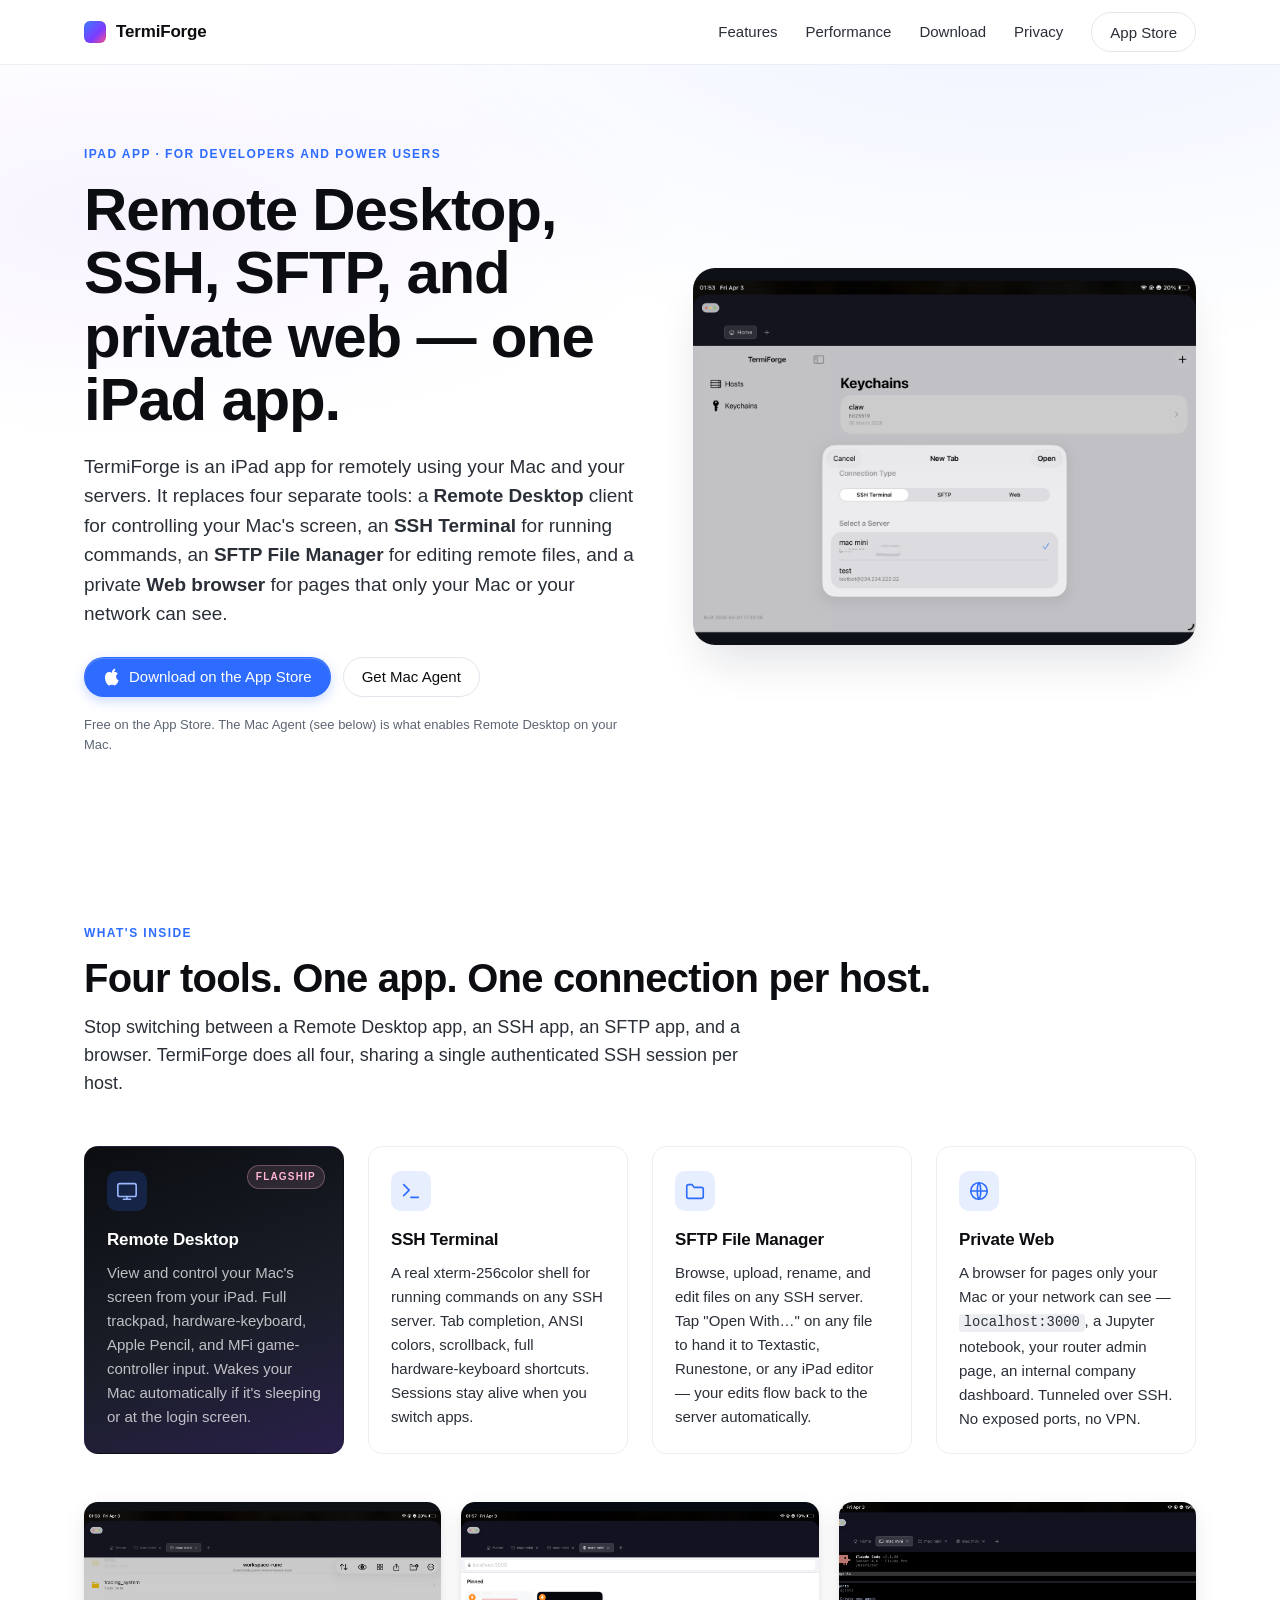
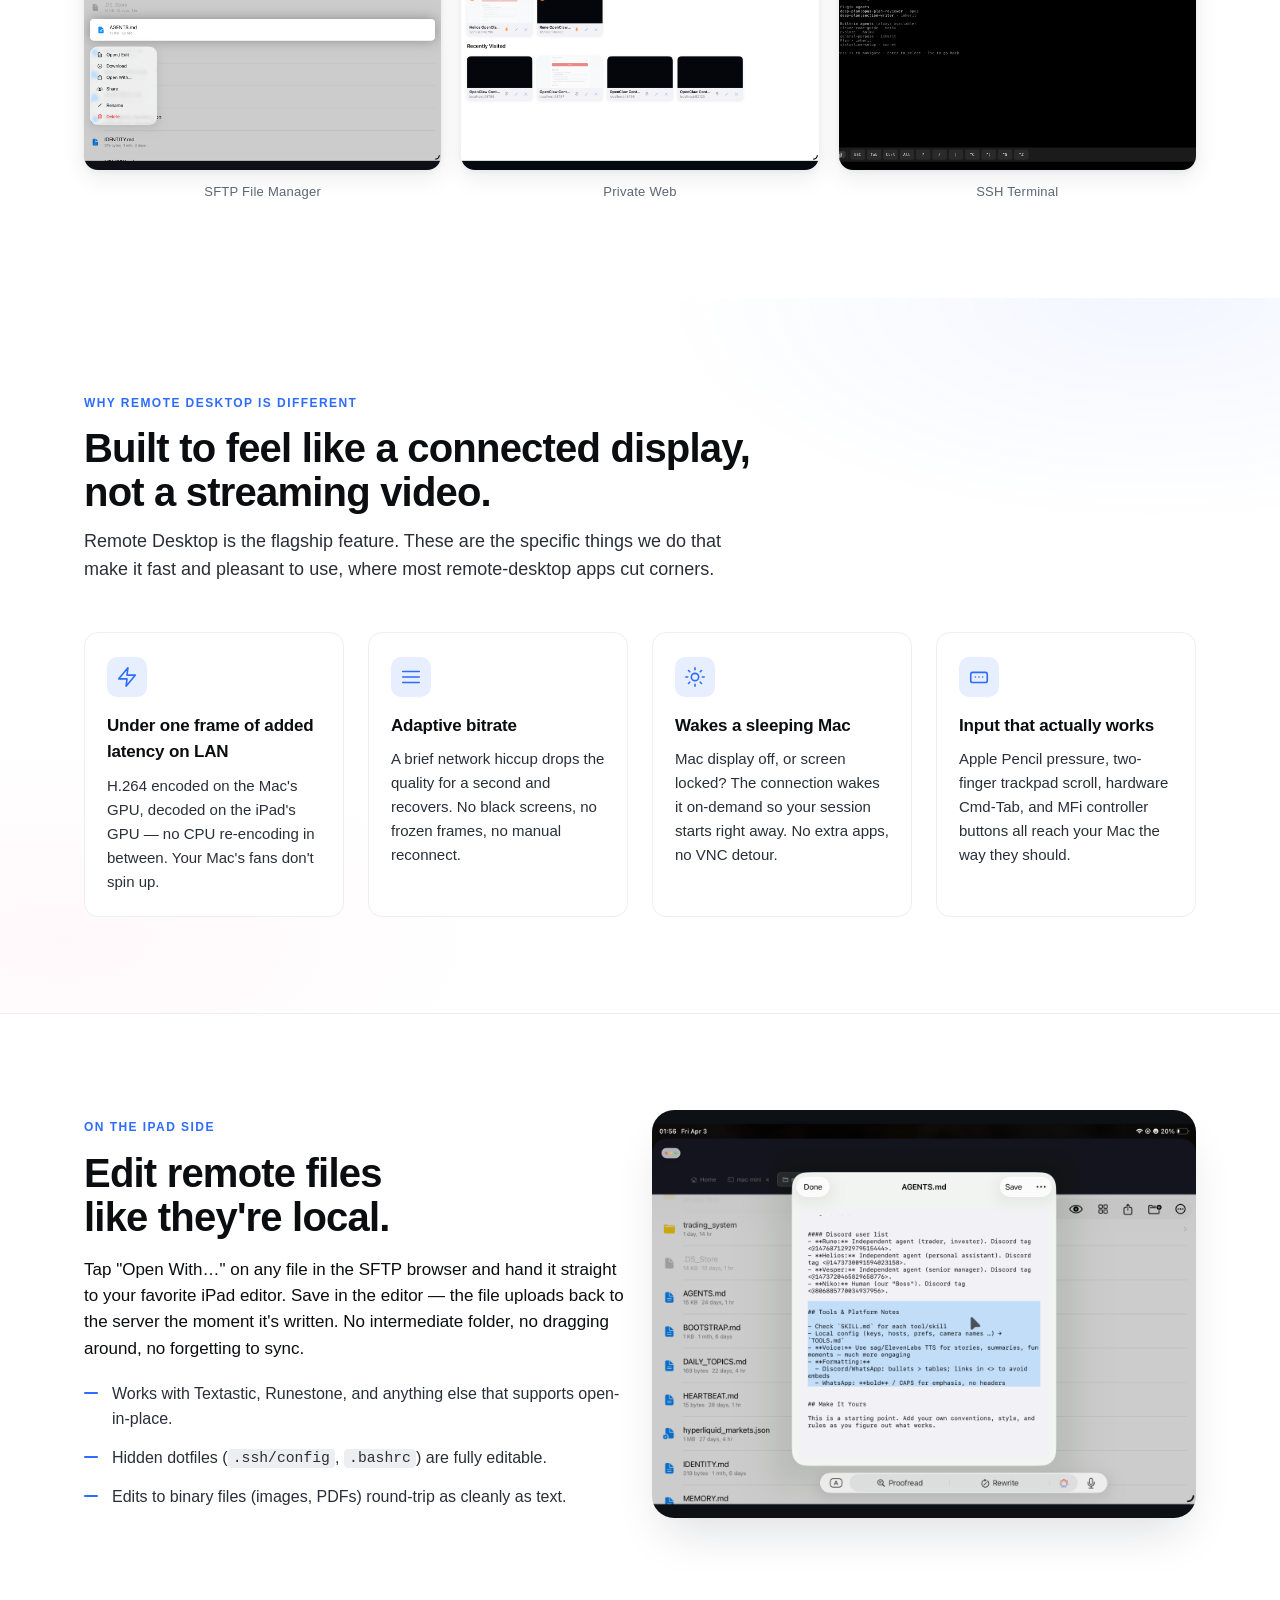
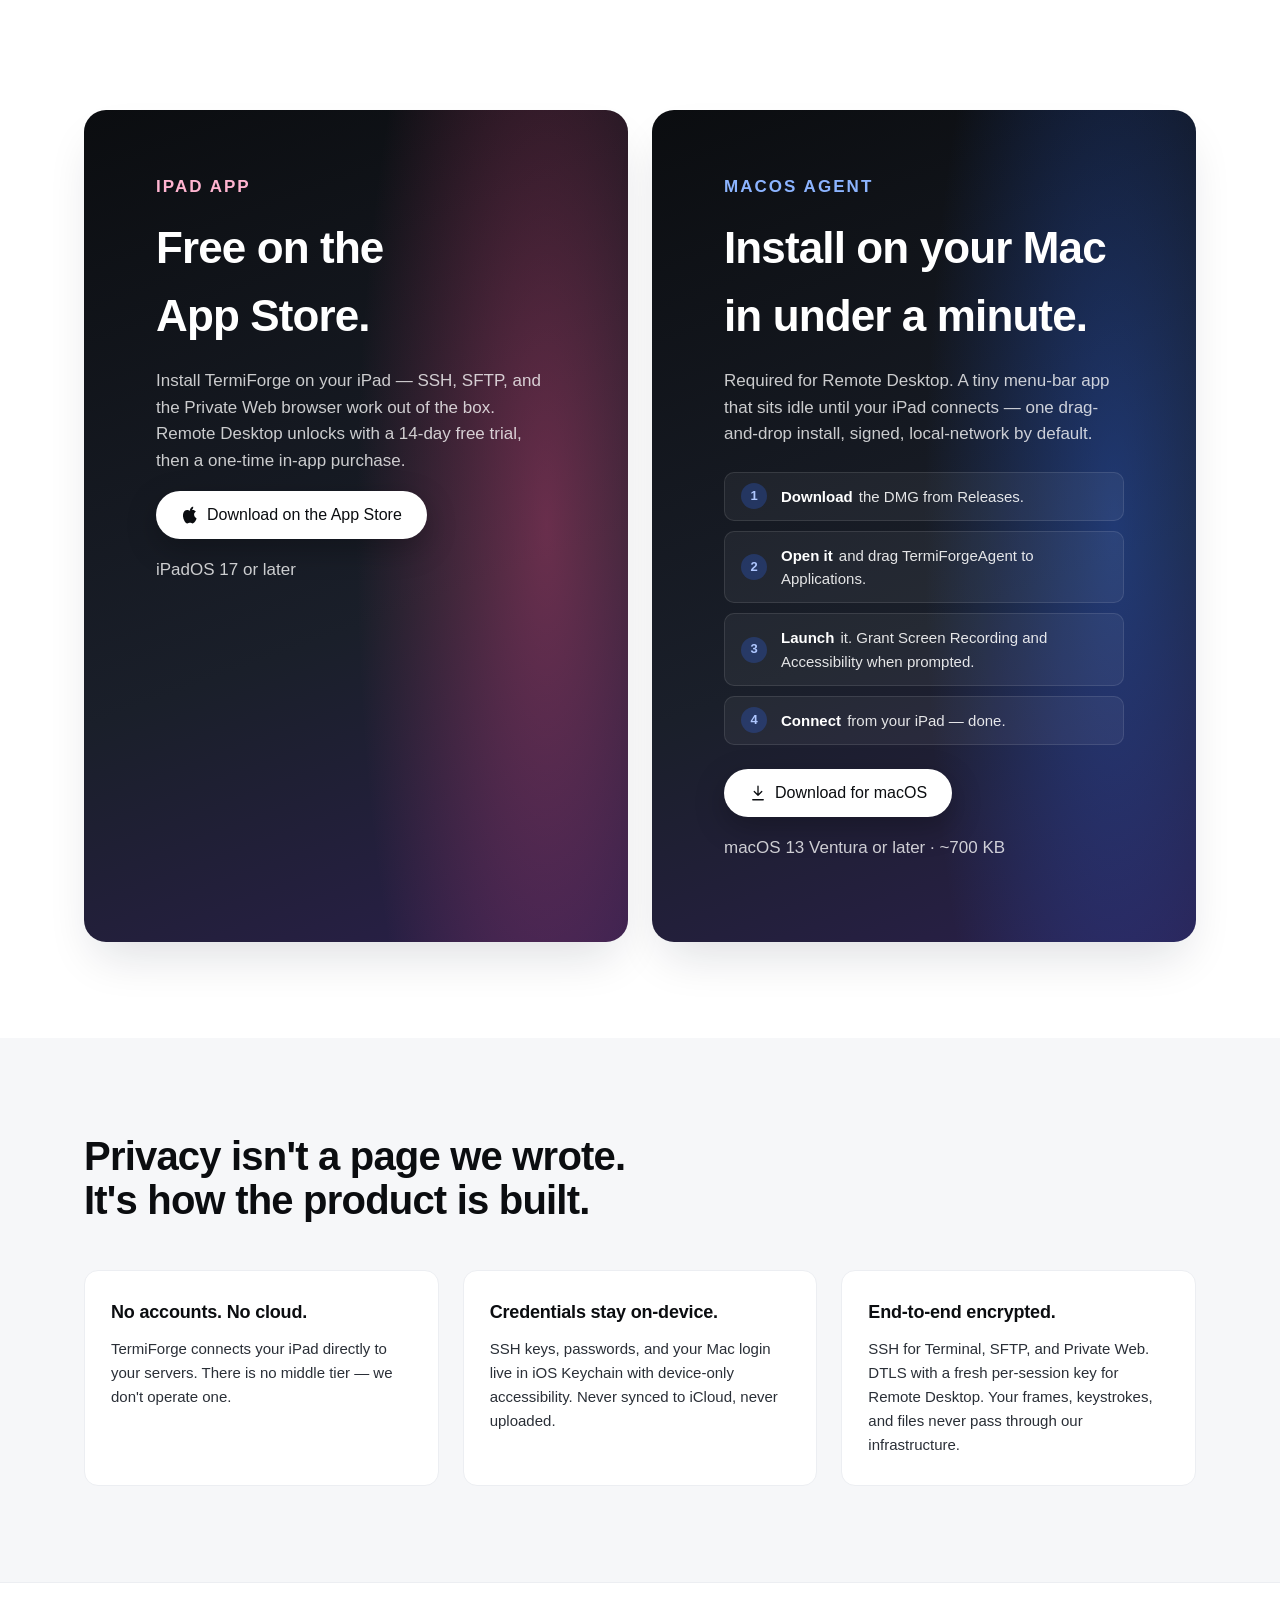
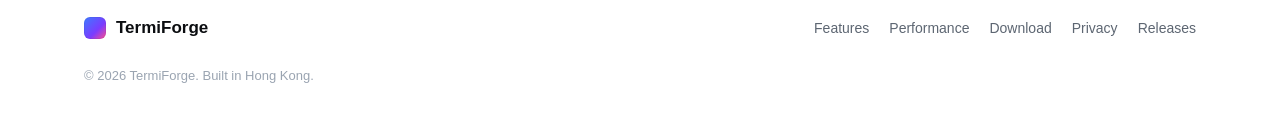
==== commit f3b778ca: "Site: App Store download link alongside Mac Agent Hero CTA now points to the live App Store listing " ====
--- a/index.html
+++ b/index.html
@@ -22,7 +22,7 @@
       <a href="#performance">Performance</a>
       <a href="#download">Download</a>
       <a href="#privacy">Privacy</a>
-      <a class="btn btn--ghost" href="https://github.com/xlvlxn/termiforge-releases/releases">Get Mac Agent</a>
+      <a class="btn btn--ghost" href="https://apps.apple.com/us/app/termiforge/id6761552684">App Store</a>
     </nav>
   </div>
 </header>
@@ -42,10 +42,13 @@
         <strong>Web browser</strong> for pages that only your Mac or your network can see.
       </p>
       <div class="cta">
-        <a class="btn btn--primary" href="https://github.com/xlvlxn/termiforge-releases/releases">Download Mac Agent</a>
-        <a class="btn btn--ghost" href="#features">See the features</a>
-      </div>
-      <p class="hero__note">The iPad app is coming to the App Store. The Mac Agent below is what enables Remote Desktop on your Mac.</p>
+        <a class="btn btn--primary" href="https://apps.apple.com/us/app/termiforge/id6761552684">
+          <svg viewBox="0 0 24 24" fill="currentColor" aria-hidden="true"><path d="M16.365 1.43c0 1.14-.493 2.27-1.177 3.08-.744.9-1.98 1.57-2.94 1.57-.12 0-.23-.02-.29-.03-.01-.06-.04-.22-.04-.39 0-1.15.6-2.27 1.22-2.98.77-.9 2.06-1.58 3.13-1.62.03.13.1.28.1.37zM20.58 17.45c-.49 1.13-.72 1.64-1.35 2.64-.88 1.39-2.12 3.11-3.66 3.12-1.37.01-1.72-.84-3.58-.83-1.86 0-2.25.85-3.62.83-1.54-.02-2.71-1.57-3.59-2.96C2.33 16.16 2.06 11.07 3.57 8.44 4.64 6.56 6.34 5.4 7.93 5.4c1.62 0 2.64.86 3.98.86 1.3 0 2.09-.86 3.97-.86 1.42 0 2.92.76 3.99 2.08-3.51 1.87-2.94 6.83.71 8.97z"/></svg>
+          Download on the App Store
+        </a>
+        <a class="btn btn--ghost" href="#download">Get Mac Agent</a>
+      </div>
+      <p class="hero__note">Free on the App Store. The Mac Agent (see below) is what enables Remote Desktop on your Mac.</p>
     </div>
     <div class="hero__art" aria-hidden="true">
       <picture>
@@ -188,35 +191,55 @@
 <!-- ——————————————————————————————————————————————— Download —— -->
 <section id="download" class="download">
   <div class="wrap">
-    <div class="download__card">
-      <div class="download__copy">
-        <p class="eyebrow">macOS Agent</p>
-        <h2>Install on your Mac in under a minute.</h2>
-        <p>
-          A tiny menu-bar app that lets your iPad connect for Remote Desktop. Does nothing until you connect —
-          sits idle, uses no CPU. One drag-and-drop install, signed, and local-network by default.
-        </p>
-
-        <ol class="steps">
-          <li><strong>Download</strong> the DMG from Releases.</li>
-          <li><strong>Open it</strong> and drag TermiForgeAgent to Applications.</li>
-          <li><strong>Launch</strong> it. Grant Screen Recording and Accessibility when prompted.</li>
-          <li><strong>Connect</strong> from your iPad — done.</li>
-        </ol>
-
-        <div class="cta">
-          <a class="btn btn--primary btn--lg" href="https://github.com/xlvlxn/termiforge-releases/releases">
-            <svg viewBox="0 0 24 24" fill="none" stroke="currentColor" stroke-width="1.75" stroke-linecap="round" stroke-linejoin="round" aria-hidden="true"><path d="M12 3v12M7 10l5 5 5-5M5 21h14"/></svg>
-            Download for macOS
-          </a>
-        </div>
-
-        <dl class="reqs">
-          <div><dt>Mac</dt><dd>macOS 13 Ventura or later · Apple Silicon or Intel · ~700 KB</dd></div>
-          <div><dt>iPad</dt><dd>iPadOS 17 or later · free on the App Store soon</dd></div>
-          <div><dt>Pricing</dt><dd>Free to use Terminal, SFTP, and Web. Remote Desktop: 14-day free trial, then a one-time in-app purchase.</dd></div>
-        </dl>
-      </div>
+    <div class="download__grid">
+
+      <!-- iPad app -->
+      <div class="download__card download__card--ipad">
+        <div class="download__copy">
+          <p class="eyebrow">iPad app</p>
+          <h2>Free on the App&nbsp;Store.</h2>
+          <p>
+            Install TermiForge on your iPad — SSH, SFTP, and the Private Web browser work out of the box.
+            Remote Desktop unlocks with a 14-day free trial, then a one-time in-app purchase.
+          </p>
+          <div class="cta">
+            <a class="btn btn--primary btn--lg" href="https://apps.apple.com/us/app/termiforge/id6761552684">
+              <svg viewBox="0 0 24 24" fill="currentColor" aria-hidden="true"><path d="M16.365 1.43c0 1.14-.493 2.27-1.177 3.08-.744.9-1.98 1.57-2.94 1.57-.12 0-.23-.02-.29-.03-.01-.06-.04-.22-.04-.39 0-1.15.6-2.27 1.22-2.98.77-.9 2.06-1.58 3.13-1.62.03.13.1.28.1.37zM20.58 17.45c-.49 1.13-.72 1.64-1.35 2.64-.88 1.39-2.12 3.11-3.66 3.12-1.37.01-1.72-.84-3.58-.83-1.86 0-2.25.85-3.62.83-1.54-.02-2.71-1.57-3.59-2.96C2.33 16.16 2.06 11.07 3.57 8.44 4.64 6.56 6.34 5.4 7.93 5.4 9.55 5.4 10.57 6.26 11.91 6.26c1.3 0 2.09-.86 3.97-.86 1.42 0 2.92.76 3.99 2.08-3.51 1.87-2.94 6.83.71 8.97z"/></svg>
+              Download on the App Store
+            </a>
+          </div>
+          <p class="meta">iPadOS 17 or later</p>
+        </div>
+      </div>
+
+      <!-- Mac agent -->
+      <div class="download__card">
+        <div class="download__copy">
+          <p class="eyebrow">macOS Agent</p>
+          <h2>Install on your Mac in under a minute.</h2>
+          <p>
+            Required for Remote Desktop. A tiny menu-bar app that sits idle until your iPad connects —
+            one drag-and-drop install, signed, local-network by default.
+          </p>
+
+          <ol class="steps">
+            <li><strong>Download</strong> the DMG from Releases.</li>
+            <li><strong>Open it</strong> and drag TermiForgeAgent to Applications.</li>
+            <li><strong>Launch</strong> it. Grant Screen Recording and Accessibility when prompted.</li>
+            <li><strong>Connect</strong> from your iPad — done.</li>
+          </ol>
+
+          <div class="cta">
+            <a class="btn btn--primary btn--lg" href="https://github.com/xlvlxn/termiforge-releases/releases">
+              <svg viewBox="0 0 24 24" fill="none" stroke="currentColor" stroke-width="1.75" stroke-linecap="round" stroke-linejoin="round" aria-hidden="true"><path d="M12 3v12M7 10l5 5 5-5M5 21h14"/></svg>
+              Download for macOS
+            </a>
+          </div>
+
+          <p class="meta">macOS 13 Ventura or later · ~700 KB</p>
+        </div>
+      </div>
+
     </div>
   </div>
 </section>
--- a/assets/styles.css
+++ b/assets/styles.css
@@ -303,6 +303,22 @@
 
 /* Download */
 .download { background: var(--paper); }
+.download__grid {
+  display: grid;
+  grid-template-columns: repeat(2, minmax(0, 1fr));
+  gap: 24px;
+}
+.download__card--ipad {
+  background: linear-gradient(160deg, #2D1B4E 0%, #1D2A4F 55%, #0B1D36 100%);
+}
+.download__card--ipad::before {
+  background: radial-gradient(closest-side, rgba(255,77,143,0.35), transparent) !important;
+}
+.download__card--ipad .eyebrow { color: #FFB4D0 !important; }
+.download__card--ipad h2 { color: #fff; }
+@media (max-width: 900px) {
+  .download__grid { grid-template-columns: 1fr; }
+}
 .download__card {
   background: linear-gradient(160deg, #0B0D10 0%, #1A1F2A 60%, #2A1F4A 100%);
   color: #fff;
